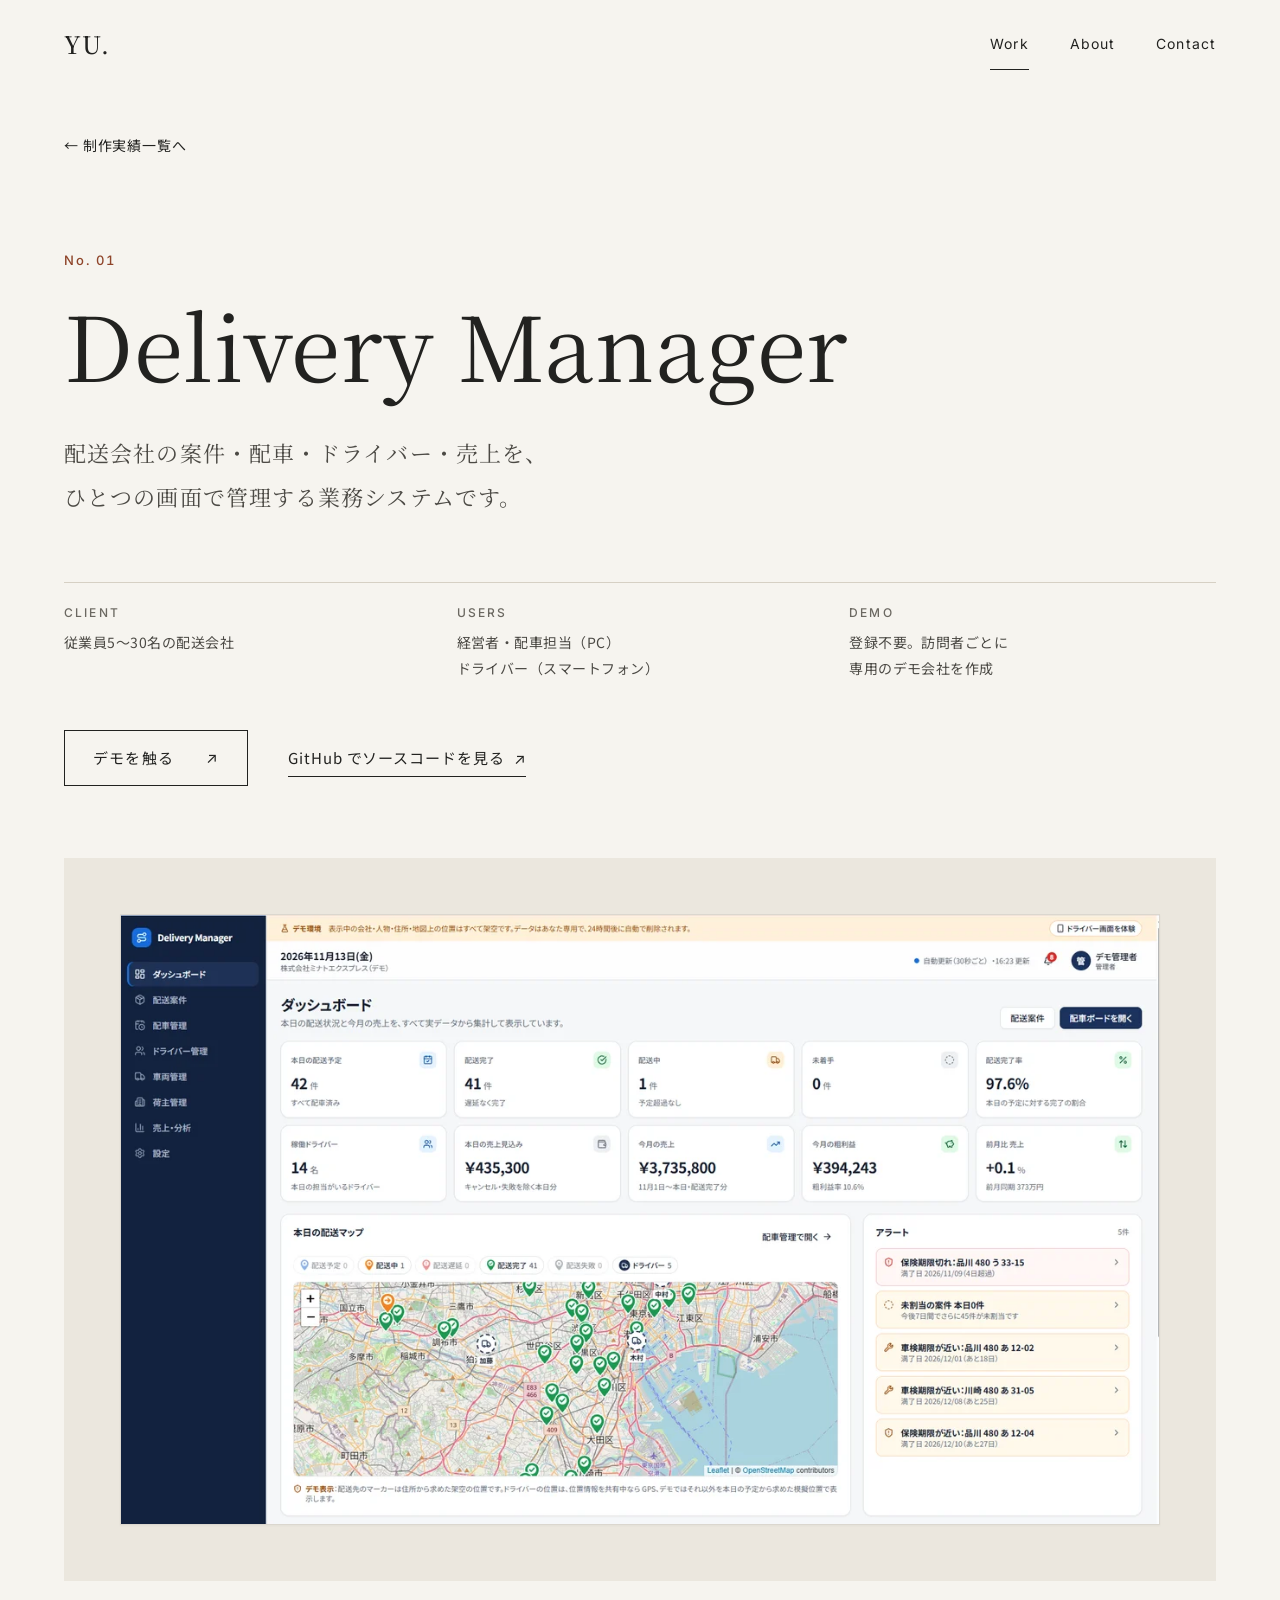
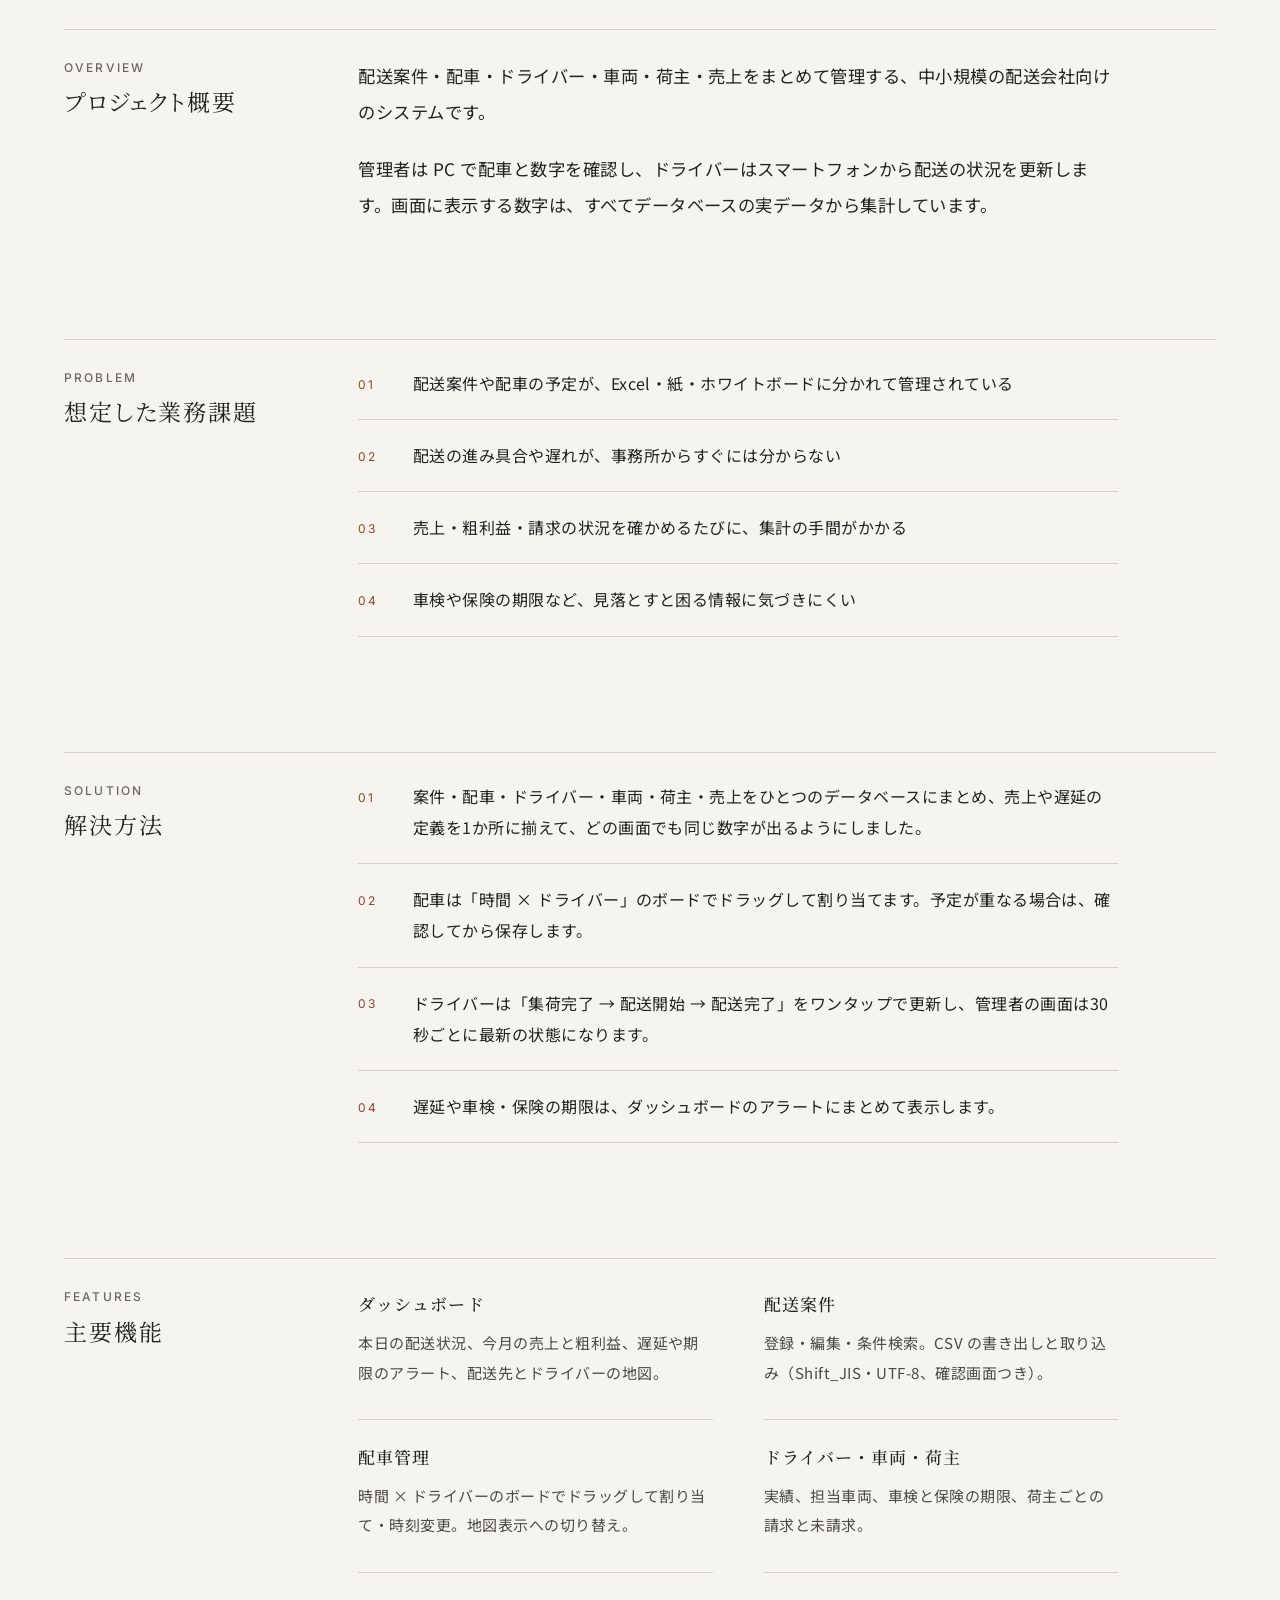
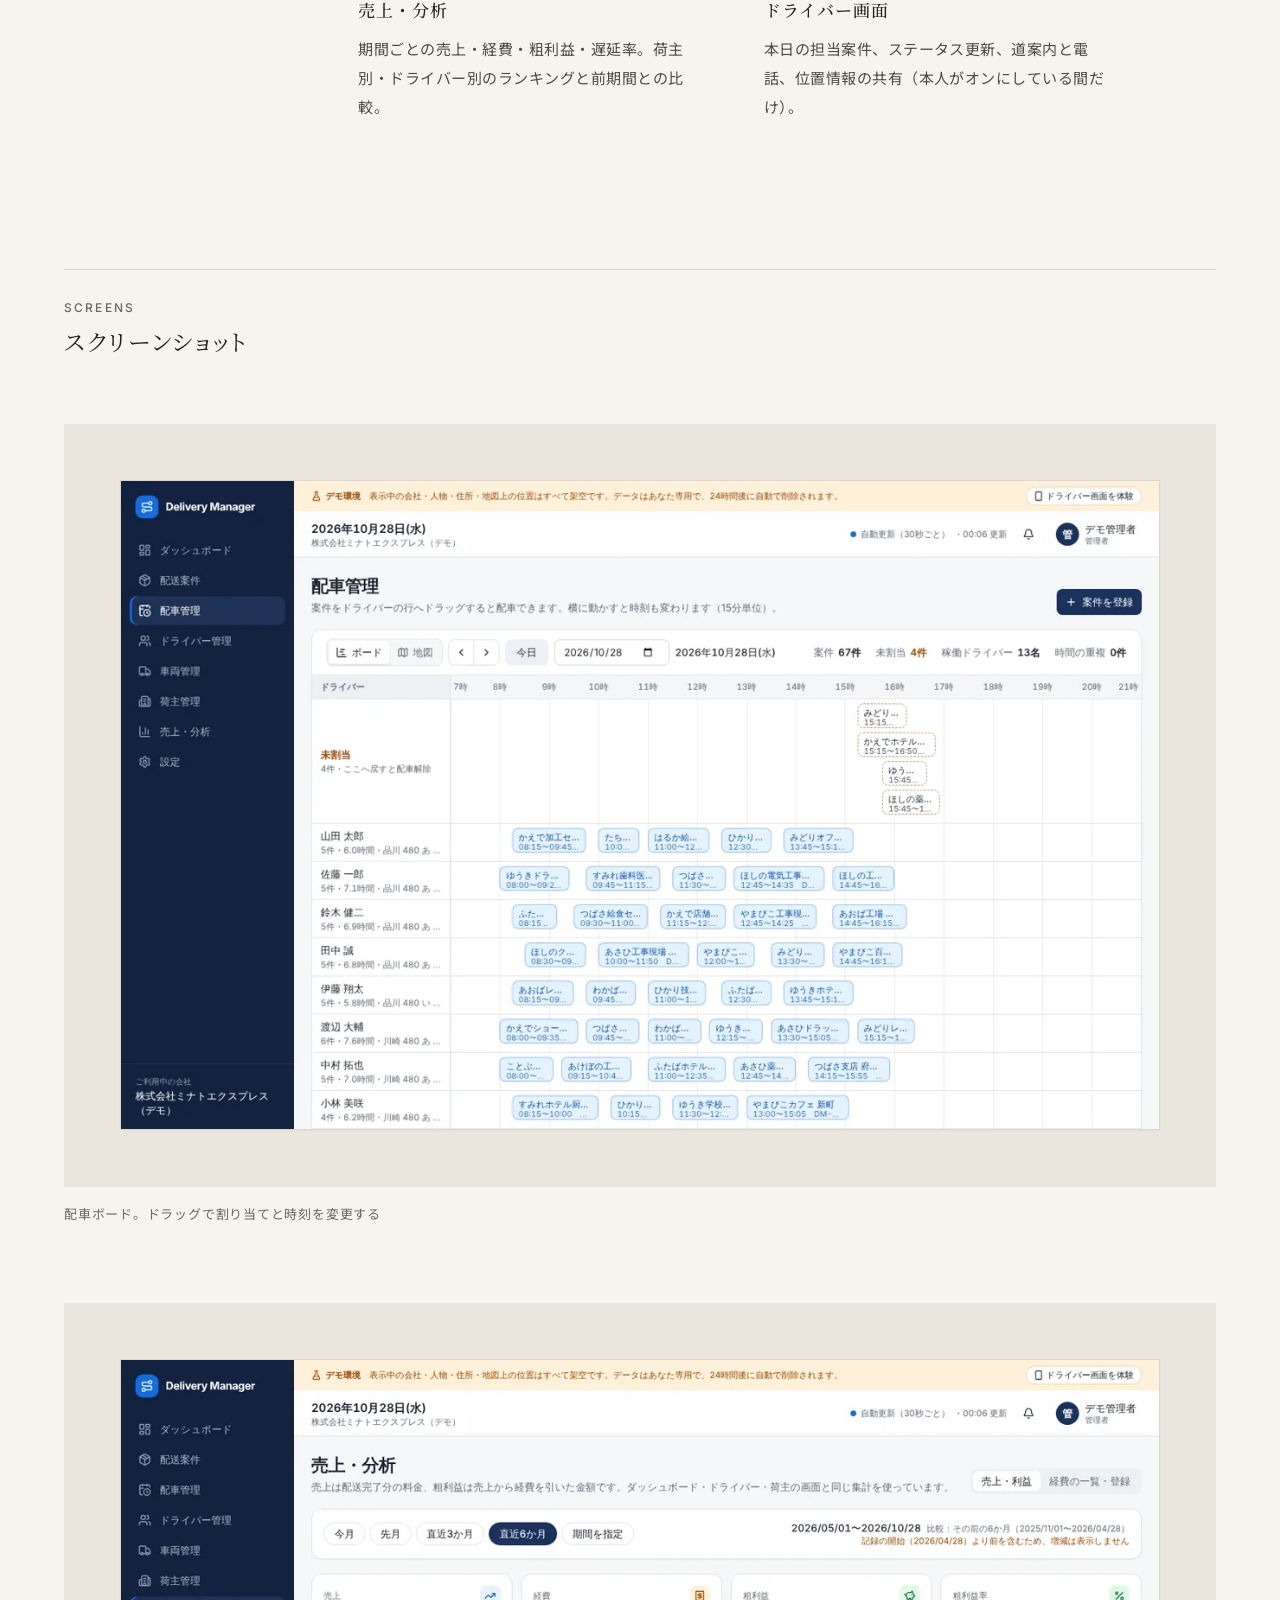
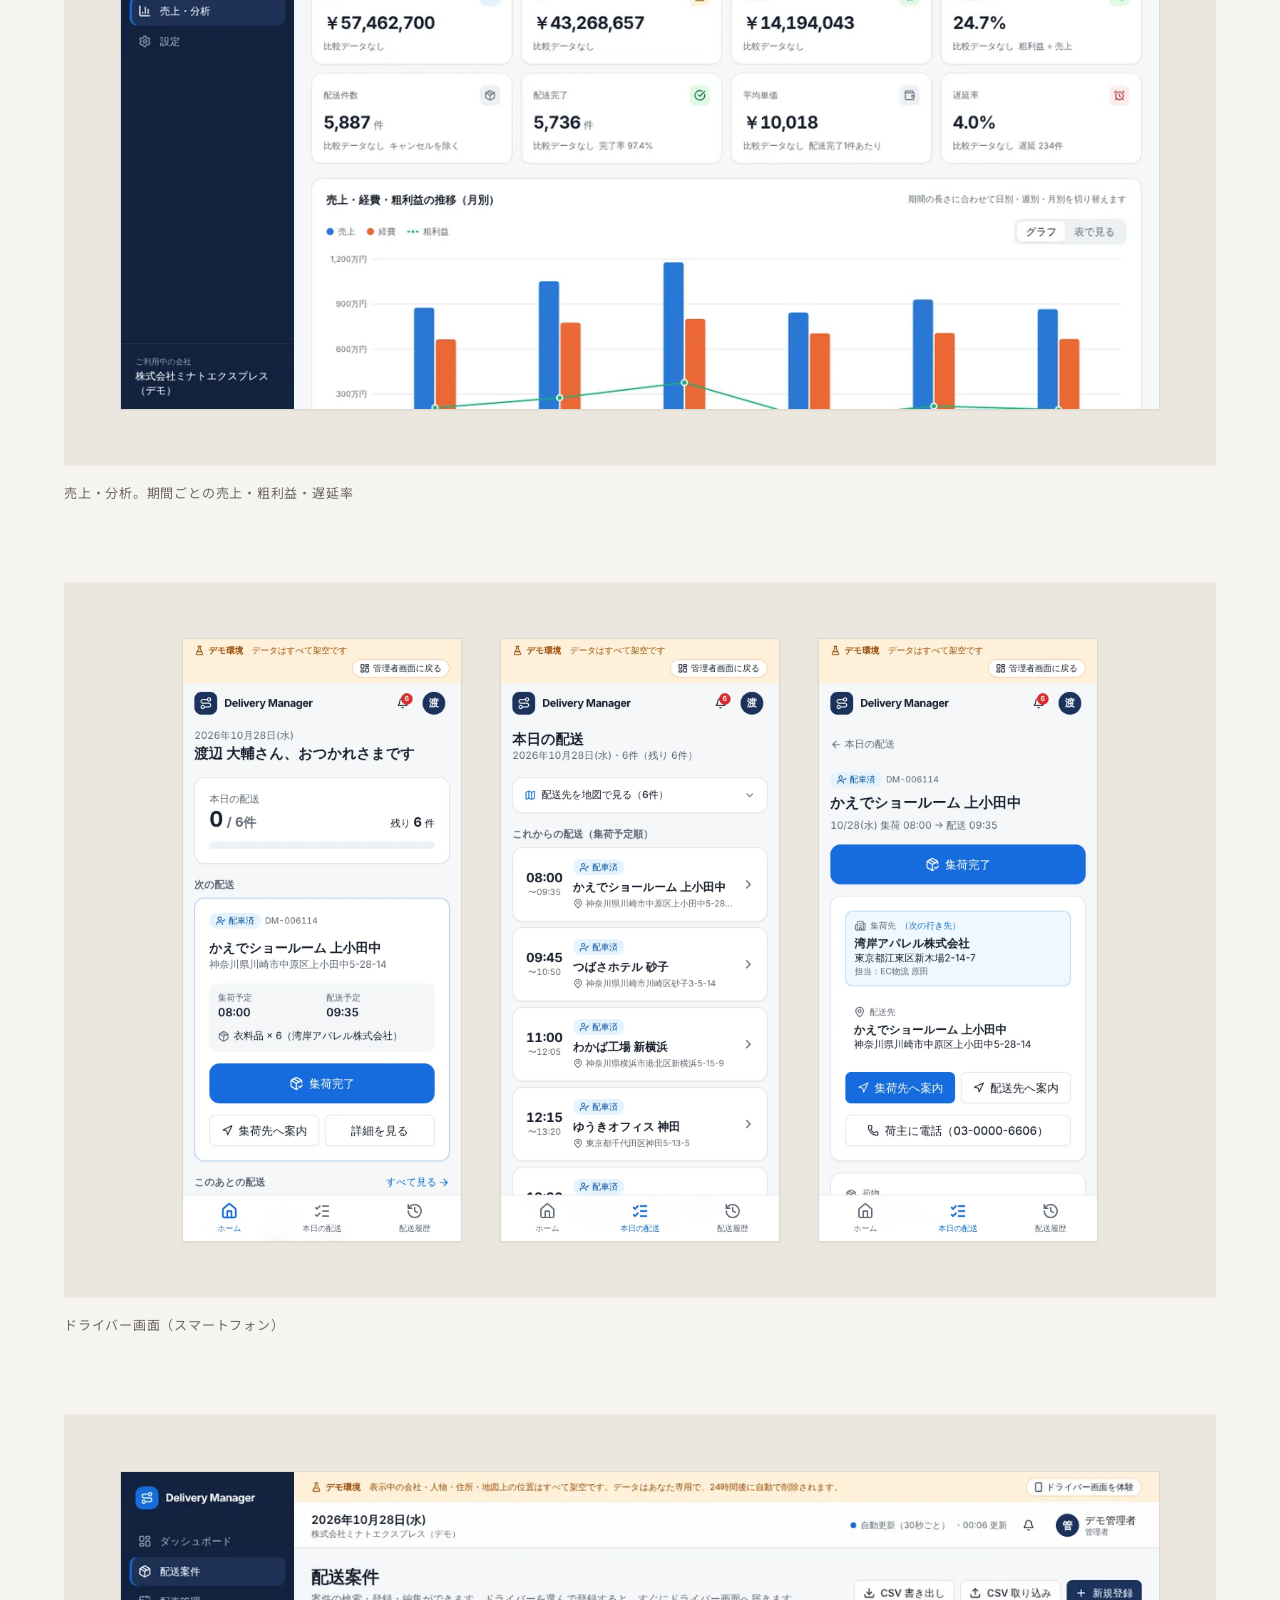
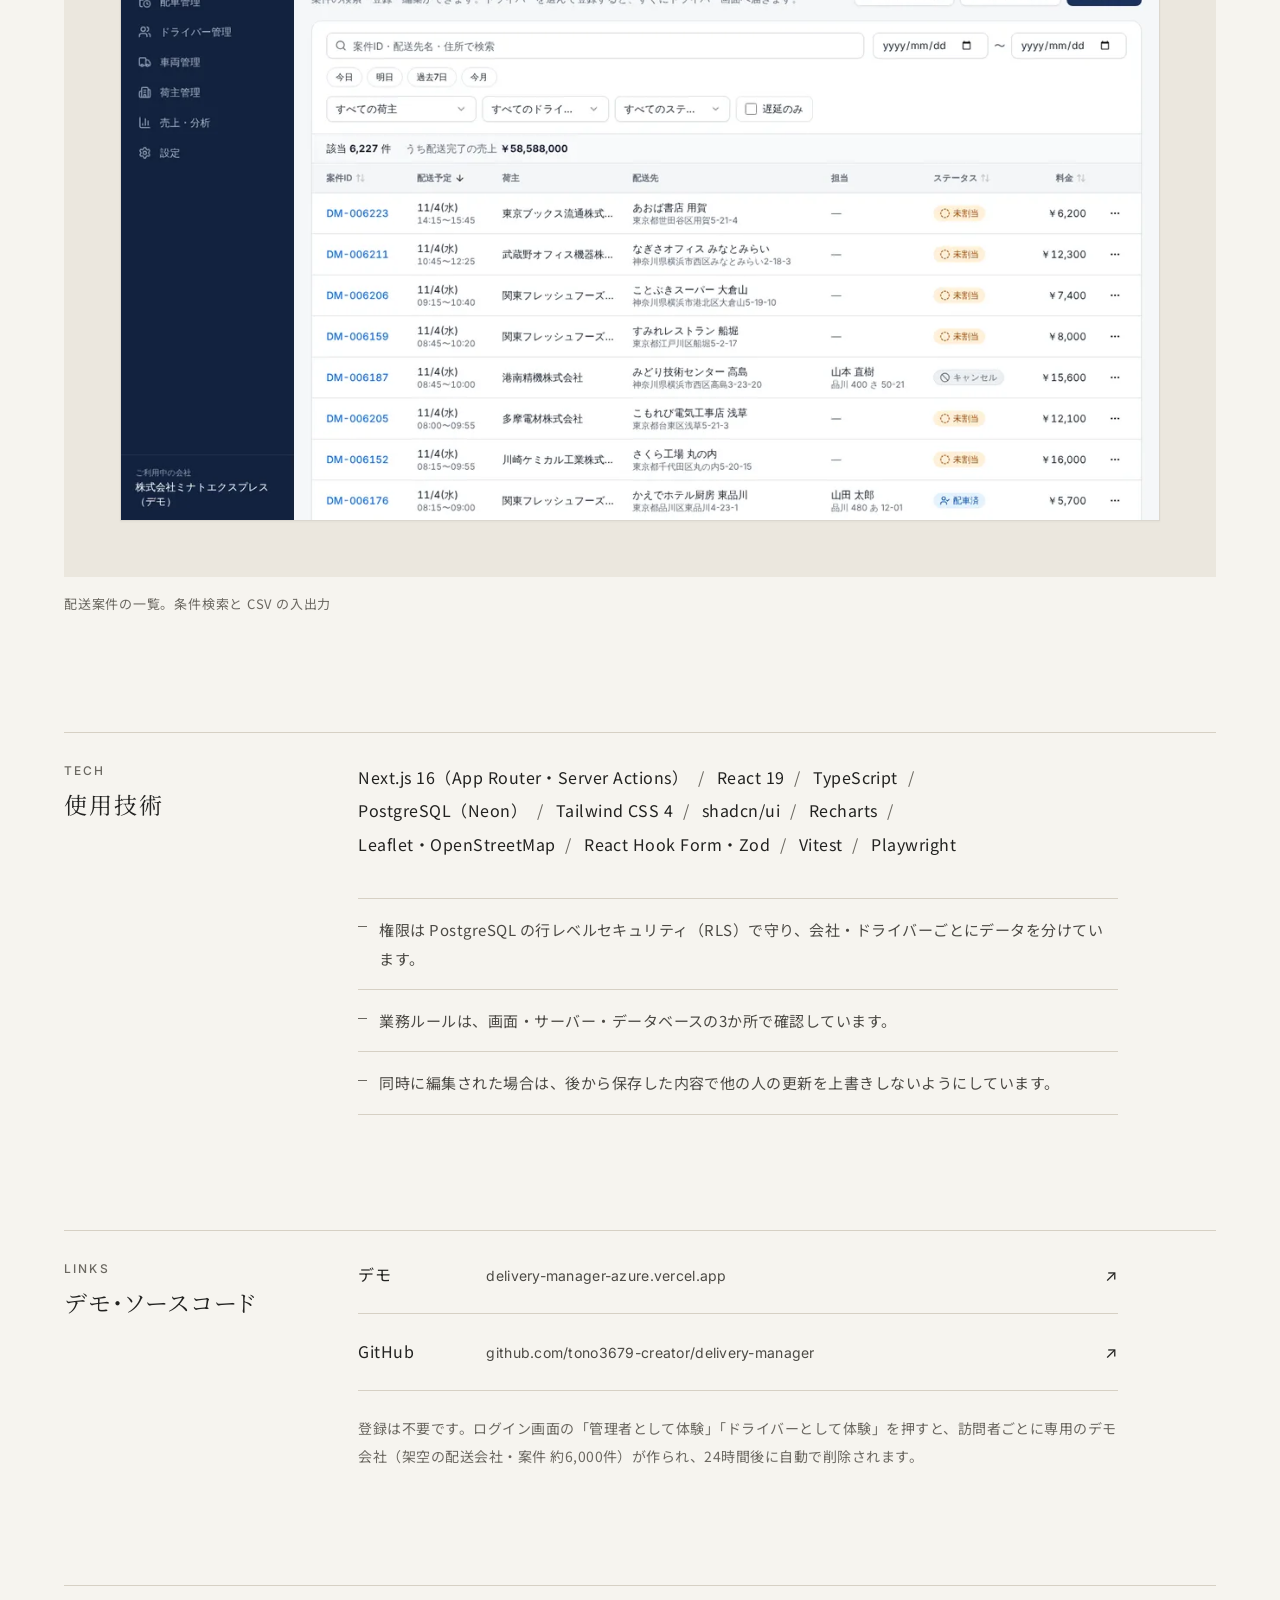
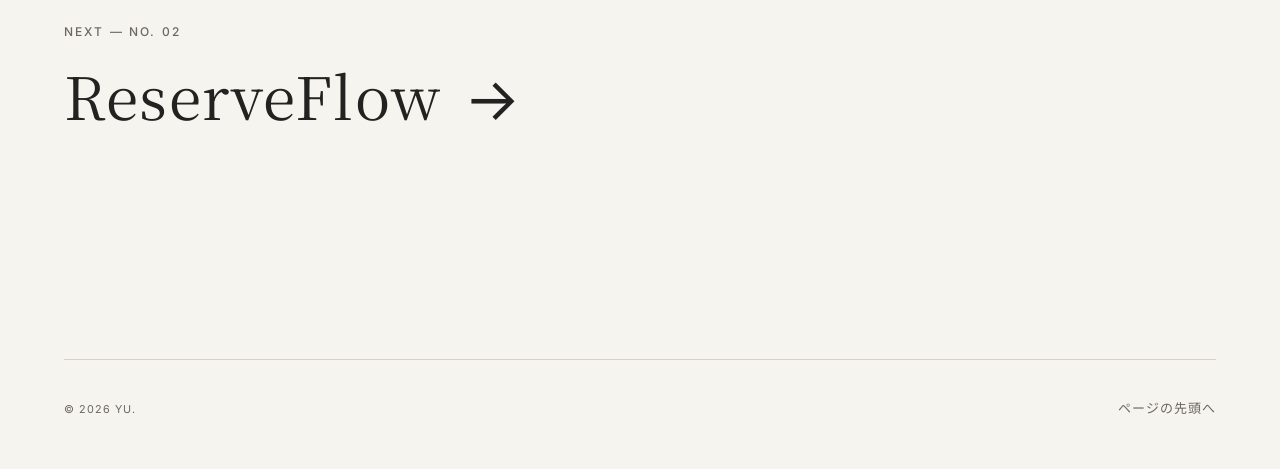
==== works/delivery-manager/index.html @ f3ac1dee "ポートフォリオサイトを全面リデザインし、作品ごとの詳細ページを追加 - ウォームホワイト・チャコール・アクセント1色のエディトリアルなデザインに変更 - トップページを「ファーストビュー / 制作実績" ====
<!doctype html>
<html lang="ja">
<head>
<meta charset="utf-8">
<meta name="viewport" content="width=device-width, initial-scale=1">
<title>Delivery Manager | YU.</title>
<meta name="description" content="従業員5〜30名の配送会社向けの業務管理システム。配送案件・配車・ドライバー・車両・荷主・売上を一元管理します。">
<link rel="canonical" href="https://tono3679-creator.github.io/works/delivery-manager/">
<meta name="theme-color" content="#f6f4ef">
<meta property="og:type" content="article">
<meta property="og:site_name" content="YU. Portfolio">
<meta property="og:title" content="Delivery Manager | YU.">
<meta property="og:description" content="従業員5〜30名の配送会社向けの業務管理システム。配送案件・配車・ドライバー・車両・荷主・売上を一元管理します。">
<meta property="og:url" content="https://tono3679-creator.github.io/works/delivery-manager/">
<meta property="og:image" content="https://tono3679-creator.github.io/images/og.jpg">
<meta property="og:locale" content="ja_JP">
<meta name="twitter:card" content="summary_large_image">
<link rel="icon" href="../../favicon.svg" type="image/svg+xml">
<link rel="preconnect" href="https://fonts.googleapis.com">
<link rel="preconnect" href="https://fonts.gstatic.com" crossorigin>
<link rel="stylesheet" href="https://fonts.googleapis.com/css2?family=Inter:wght@400;500&family=Noto+Sans+JP:wght@400;500&family=Noto+Serif+JP:wght@400;500&display=swap">
<link rel="stylesheet" href="../../assets/css/style.css">
</head>
<body id="top">
<a class="skip-link" href="#main">本文へ移動</a>
<header class="site-header">
  <div class="container">
    <a class="logo" href="../../" aria-label="YU. トップページ">YU.</a>
    <nav class="nav" aria-label="メイン">
      <ul>
        <li><a class="u" href="../../#work" aria-current="page">Work</a></li>
        <li><a class="u" href="../../#about">About</a></li>
        <li><a class="u" href="../../#contact">Contact</a></li>
      </ul>
    </nav>
  </div>
</header>

<main id="main">
  <article aria-labelledby="project-title">
    <div class="container">
      <p class="back"><a class="u" href="../../#work">← 制作実績一覧へ</a></p>
      <header class="project-head grid">
        <span class="no">No. 01</span>
        <h1 class="project-title" id="project-title">Delivery Manager</h1>
        <p class="project-lead">配送会社の案件・配車・ドライバー・売上を、<span class="nb">ひとつの画面で</span>管理する業務システムです。</p>
        <dl class="facts">
          <div><dt class="label">Client</dt><dd>従業員5〜30名の配送会社</dd></div>
          <div><dt class="label">Users</dt><dd>経営者・配車担当（PC）<br>ドライバー（スマートフォン）</dd></div>
          <div><dt class="label">Demo</dt><dd>登録不要。訪問者ごとに<br>専用のデモ会社を作成</dd></div>
        </dl>
        <p class="project-actions">
          <a class="button" href="https://delivery-manager-azure.vercel.app" target="_blank" rel="noopener">デモを触る <span class="arrow arrow--out" aria-hidden="true">↗</span><span class="visually-hidden">（新しいタブで開きます）</span></a>
          <a class="text-link" href="https://github.com/tono3679-creator/delivery-manager" target="_blank" rel="noopener">GitHub でソースコードを見る <span class="arrow arrow--out" aria-hidden="true">↗</span><span class="visually-hidden">（新しいタブで開きます）</span></a>
        </p>
      </header>
      <figure class="project-hero">
        <div class="frame"><img src="../../images/delivery-dashboard-2026-11.webp" width="1200" height="704" alt="Delivery Manager のダッシュボード。本日の配送状況、今月の売上、配送マップ、アラートが並ぶ" decoding="async" fetchpriority="high"></div>
      </figure>

      <section class="block grid" aria-labelledby="s-overview">
        <div class="block-title"><span class="label">Overview</span><h2 id="s-overview">プロジェクト概要</h2></div>
        <div class="block-body">
          <p class="large">配送案件・配車・ドライバー・車両・荷主・売上をまとめて管理する、中小規模の配送会社向けのシステムです。</p>
          <p class="large">管理者は PC で配車と数字を確認し、ドライバーはスマートフォンから配送の状況を更新します。画面に表示する数字は、すべてデータベースの実データから集計しています。</p>
        </div>
      </section>

      <section class="block grid" aria-labelledby="s-problem">
        <div class="block-title"><span class="label">Problem</span><h2 id="s-problem">想定した業務課題</h2></div>
        <div class="block-body">
          <ol class="numbered">
            <li>配送案件や配車の予定が、Excel・紙・ホワイトボードに分かれて管理されている</li>
            <li>配送の進み具合や遅れが、事務所からすぐには分からない</li>
            <li>売上・粗利益・請求の状況を確かめるたびに、集計の手間がかかる</li>
            <li>車検や保険の期限など、見落とすと困る情報に気づきにくい</li>
          </ol>
        </div>
      </section>

      <section class="block grid" aria-labelledby="s-solution">
        <div class="block-title"><span class="label">Solution</span><h2 id="s-solution">解決方法</h2></div>
        <div class="block-body">
          <ol class="numbered">
            <li>案件・配車・ドライバー・車両・荷主・売上をひとつのデータベースにまとめ、売上や遅延の定義を1か所に揃えて、どの画面でも同じ数字が出るようにしました。</li>
            <li>配車は「時間 × ドライバー」のボードでドラッグして割り当てます。予定が重なる場合は、確認してから保存します。</li>
            <li>ドライバーは「集荷完了 → 配送開始 → 配送完了」をワンタップで更新し、管理者の画面は30秒ごとに最新の状態になります。</li>
            <li>遅延や車検・保険の期限は、ダッシュボードのアラートにまとめて表示します。</li>
          </ol>
        </div>
      </section>

      <section class="block grid" aria-labelledby="s-features">
        <div class="block-title"><span class="label">Features</span><h2 id="s-features">主要機能</h2></div>
        <div class="block-body">
          <dl class="features">
            <div><dt>ダッシュボード</dt><dd>本日の配送状況、今月の売上と粗利益、遅延や期限のアラート、配送先とドライバーの地図。</dd></div>
            <div><dt>配送案件</dt><dd>登録・編集・条件検索。CSV の書き出しと取り込み（Shift_JIS・UTF-8、確認画面つき）。</dd></div>
            <div><dt>配車管理</dt><dd>時間 × ドライバーのボードでドラッグして割り当て・時刻変更。地図表示への切り替え。</dd></div>
            <div><dt>ドライバー・車両・荷主</dt><dd>実績、担当車両、車検と保険の期限、荷主ごとの請求と未請求。</dd></div>
            <div><dt>売上・分析</dt><dd>期間ごとの売上・経費・粗利益・遅延率。荷主別・ドライバー別のランキングと前期間との比較。</dd></div>
            <div><dt>ドライバー画面</dt><dd>本日の担当案件、ステータス更新、道案内と電話、位置情報の共有（本人がオンにしている間だけ）。</dd></div>
          </dl>
        </div>
      </section>

      <section class="block" aria-labelledby="s-shots">
        <div class="grid"><div class="block-title"><span class="label">Screens</span><h2 id="s-shots">スクリーンショット</h2></div></div>
        <div class="shots">
        <figure class="shot">
          <div class="frame"><img src="../../images/delivery-dispatch.webp" width="1200" height="750" alt="配車ボード。ドラッグで割り当てと時刻を変更する" decoding="async" loading="lazy"></div>
          <figcaption>配車ボード。ドラッグで割り当てと時刻を変更する</figcaption>
        </figure>
        <figure class="shot">
          <div class="frame"><img src="../../images/delivery-analytics.webp" width="1200" height="750" alt="売上・分析。期間ごとの売上・粗利益・遅延率" decoding="async" loading="lazy"></div>
          <figcaption>売上・分析。期間ごとの売上・粗利益・遅延率</figcaption>
        </figure>
        <figure class="shot">
          <div class="frame phones">
            <div><img src="../../images/delivery-driver.webp" width="780" height="1688" alt="ドライバーのホーム" decoding="async" loading="lazy"></div>
            <div><img src="../../images/delivery-driver-orders.webp" width="780" height="1688" alt="本日の配送" decoding="async" loading="lazy"></div>
            <div><img src="../../images/delivery-driver-order.webp" width="780" height="1688" alt="配送の詳細とステータス更新" decoding="async" loading="lazy"></div>
          </div>
          <figcaption>ドライバー画面（スマートフォン）</figcaption>
        </figure>
        <figure class="shot">
          <div class="frame"><img src="../../images/delivery-orders.webp" width="1200" height="750" alt="配送案件の一覧。条件検索と CSV の入出力" decoding="async" loading="lazy"></div>
          <figcaption>配送案件の一覧。条件検索と CSV の入出力</figcaption>
        </figure>
        </div>
      </section>

      <section class="block grid" aria-labelledby="s-stack">
        <div class="block-title"><span class="label">Tech</span><h2 id="s-stack">使用技術</h2></div>
        <div class="block-body">
          <ul class="stack" aria-label="使用技術">
            <li>Next.js 16（App Router・Server Actions）</li>
            <li>React 19</li>
            <li>TypeScript</li>
            <li>PostgreSQL（Neon）</li>
            <li>Tailwind CSS 4</li>
            <li>shadcn/ui</li>
            <li>Recharts</li>
            <li>Leaflet・OpenStreetMap</li>
            <li>React Hook Form・Zod</li>
            <li>Vitest</li>
            <li>Playwright</li>
          </ul>
          <ul class="points" aria-label="設計のポイント">
            <li>権限は PostgreSQL の行レベルセキュリティ（RLS）で守り、会社・ドライバーごとにデータを分けています。</li>
            <li>業務ルールは、画面・サーバー・データベースの3か所で確認しています。</li>
            <li>同時に編集された場合は、後から保存した内容で他の人の更新を上書きしないようにしています。</li>
          </ul>
        </div>
      </section>

      <section class="block grid" aria-labelledby="s-links">
        <div class="block-title"><span class="label">Links</span><h2 id="s-links">デモ・ソースコード</h2></div>
        <div class="block-body">
          <ul class="links-list">
            <li><a href="https://delivery-manager-azure.vercel.app" target="_blank" rel="noopener"><span>デモ</span><span class="url">delivery-manager-azure.vercel.app</span><span class="arrow" aria-hidden="true">↗</span><span class="visually-hidden">（新しいタブで開きます）</span></a></li>
            <li><a href="https://github.com/tono3679-creator/delivery-manager" target="_blank" rel="noopener"><span>GitHub</span><span class="url">github.com/tono3679-creator/delivery-manager</span><span class="arrow" aria-hidden="true">↗</span><span class="visually-hidden">（新しいタブで開きます）</span></a></li>
          </ul>
          <p class="demo-note">登録は不要です。ログイン画面の「管理者として体験」「ドライバーとして体験」を押すと、訪問者ごとに専用のデモ会社（架空の配送会社・案件 約6,000件）が作られ、24時間後に自動で削除されます。</p>
        </div>
      </section>

      <nav class="next-project" aria-label="次の制作実績">
        <a href="../../works/reserveflow/">
          <span class="label">Next — No. 02</span>
          <span class="next-title">ReserveFlow <span class="arrow" aria-hidden="true">→</span></span>
        </a>
      </nav>
    </div>
  </article>
</main>

<footer class="site-footer">
  <div class="container">
    <div class="footer-inner">
      <p><small>&copy; 2026 YU.</small></p>
      <a class="u" href="#top">ページの先頭へ</a>
    </div>
  </div>
</footer>
</body>
</html>
---- assets/css/style.css ----
/* ==========================================================
   YU. Portfolio
   Warm white / charcoal / one accent. No framework.
   ========================================================== */

:root {
  --bg: #f6f4ef;
  --panel: #ebe7de;
  --ink: #222220;
  --ink-2: #4c4a45;
  --ink-3: #6b6861;
  --rule: #d6d0c4;
  --accent: #8f452a;

  --serif: "Noto Serif JP", "Hiragino Mincho ProN", "Yu Mincho", serif;
  --sans: "Noto Sans JP", "Hiragino Sans", "Hiragino Kaku Gothic ProN", "Yu Gothic", "Meiryo", sans-serif;
  --latin: "Inter", "Helvetica Neue", Arial, var(--sans);

  --gutter: clamp(20px, 5vw, 72px);
  --maxw: 1280px;
  --col-gap: clamp(16px, 2vw, 32px);
  --ease: cubic-bezier(.2, .6, .2, 1);
}

*,
*::before,
*::after { box-sizing: border-box; }

html {
  -webkit-text-size-adjust: 100%;
  text-size-adjust: 100%;
  scroll-behavior: smooth;
}

body {
  margin: 0;
  background: var(--bg);
  color: var(--ink);
  font-family: var(--sans);
  font-size: 16px;
  line-height: 1.95;
  letter-spacing: .03em;
  -webkit-font-smoothing: antialiased;
  text-rendering: optimizeLegibility;
  overflow-wrap: anywhere;
}

img { display: block; max-width: 100%; height: auto; }
a { color: inherit; }
p, h1, h2, h3, h4, ul, ol, dl, dd, figure { margin: 0; }
ul, ol { padding: 0; list-style: none; }

/* Japanese line breaking: break at phrase boundaries where supported */
h1, h2, h3, .phrase,
.work-desc, .hero-lead, .about-lead, .contact-lead, .project-lead,
.facts dd, .features dt, .principles li, .shot figcaption {
  word-break: auto-phrase;
  text-wrap: balance;
}
h1, h2, h3, .contact-lead { font-feature-settings: "palt"; }
/* keep a short phrase on one line */
.nb { display: inline-block; }
p { text-wrap: pretty; }

.container {
  width: 100%;
  max-width: var(--maxw);
  margin: 0 auto;
  padding: 0 var(--gutter);
}

.grid {
  display: grid;
  grid-template-columns: repeat(12, minmax(0, 1fr));
  column-gap: var(--col-gap);
}

.visually-hidden {
  position: absolute !important;
  width: 1px; height: 1px;
  overflow: hidden; clip: rect(0 0 0 0);
  white-space: nowrap;
}

.skip-link {
  position: absolute;
  left: 16px; top: -100px;
  z-index: 100;
  padding: 10px 16px;
  background: var(--ink);
  color: var(--bg);
  text-decoration: none;
  font-size: 14px;
}
.skip-link:focus { top: 16px; }

:focus-visible {
  outline: 2px solid var(--accent);
  outline-offset: 4px;
}

/* ---------- Links ---------- */

/* underline that grows on hover */
.u {
  text-decoration: none;
  background: linear-gradient(currentColor, currentColor) no-repeat 0 100% / 0 1px;
  transition: background-size .35s var(--ease), color .2s;
}
.u:hover,
.u[aria-current="page"] { background-size: 100% 1px; }

/* always-underlined link; underline redraws on hover */
.text-link {
  display: inline-flex;
  align-items: baseline;
  gap: .6em;
  padding: 4px 0;
  text-decoration: none;
  font-size: 15px;
  letter-spacing: .06em;
  background: linear-gradient(currentColor, currentColor) no-repeat 100% 100% / 100% 1px;
  transition: color .2s;
}
.text-link:hover {
  color: var(--accent);
  animation: underline-redraw .5s var(--ease);
}
@keyframes underline-redraw {
  0%   { background-size: 100% 1px; background-position: 100% 100%; }
  50%  { background-size: 0 1px;    background-position: 100% 100%; }
  51%  { background-size: 0 1px;    background-position: 0 100%; }
  100% { background-size: 100% 1px; background-position: 0 100%; }
}
.arrow {
  display: inline-block;
  font-family: var(--latin);
  transition: transform .3s var(--ease);
}
.text-link:hover .arrow,
.button:hover .arrow { transform: translateX(4px); }
.text-link:hover .arrow--down,
.button:hover .arrow--down { transform: translateY(3px); }
.text-link:hover .arrow--out,
.button:hover .arrow--out { transform: translate(2px, -2px); }

.button {
  display: inline-flex;
  align-items: center;
  justify-content: space-between;
  gap: 32px;
  min-height: 56px;
  padding: 0 28px;
  border: 1px solid var(--ink);
  color: var(--ink);
  font-size: 15px;
  letter-spacing: .08em;
  text-decoration: none;
  transition: background-color .25s, color .25s;
}
.button:hover {
  background: var(--ink);
  color: var(--bg);
}

/* ---------- Small labels ---------- */

.label {
  font-family: var(--latin);
  font-size: 12px;
  font-weight: 500;
  letter-spacing: .18em;
  line-height: 1.6;
  text-transform: uppercase;
  color: var(--ink-3);
}

.no {
  font-family: var(--latin);
  font-size: 13px;
  font-weight: 500;
  letter-spacing: .16em;
  color: var(--accent);
  font-variant-numeric: tabular-nums;
}

/* ---------- Header ---------- */

.site-header .container {
  display: flex;
  align-items: center;
  justify-content: space-between;
  min-height: 88px;
}

.logo {
  font-family: var(--serif);
  font-size: 24px;
  font-weight: 500;
  letter-spacing: .06em;
  line-height: 1;
  text-decoration: none;
  padding: 12px 0;
}

.nav ul {
  display: flex;
  gap: clamp(20px, 3.2vw, 44px);
}
.nav a {
  display: inline-block;
  padding: 12px 0;
  font-family: var(--latin);
  font-size: 14px;
  letter-spacing: .08em;
}

/* ---------- Hero ---------- */

.hero {
  padding: clamp(64px, 13vh, 160px) 0 clamp(48px, 8vh, 96px);
}
.hero .label { margin-bottom: clamp(32px, 5vh, 56px); }

.hero-title {
  font-family: var(--serif);
  font-weight: 400;
  font-size: clamp(38px, 7.6vw, 108px);
  line-height: 1.34;
  letter-spacing: .05em;
}
.hero-title span { display: block; }
.hero-title span + span { padding-left: .9em; }

.hero-body {
  margin-top: clamp(48px, 8vh, 96px);
}
.hero-lead {
  grid-column: 6 / 13;
  color: var(--ink-2);
  font-size: clamp(15px, 1.2vw, 17px);
  line-height: 2.15;
}
.hero-lead span { display: inline-block; }
.hero-actions {
  grid-column: 6 / 13;
  margin-top: 48px;
}

/* ---------- Sections ---------- */

.section { padding-top: clamp(96px, 13vw, 176px); }

.section-head {
  border-top: 1px solid var(--rule);
  padding-top: 24px;
  margin-bottom: clamp(56px, 8vw, 120px);
  align-items: baseline;
}
.section-head .label { grid-column: 1 / 4; }
.section-head h2 {
  grid-column: 4 / 13;
  font-family: var(--serif);
  font-weight: 400;
  font-size: clamp(26px, 2.8vw, 36px);
  line-height: 1.5;
  letter-spacing: .08em;
}

/* ---------- Works (top page) ---------- */

.works { display: grid; gap: clamp(112px, 15vw, 224px); }

.work { row-gap: 0; }

.work-head .no { display: block; margin-bottom: 14px; }
.work-title {
  font-family: var(--serif);
  font-weight: 400;
  font-size: clamp(30px, 3.6vw, 48px);
  line-height: 1.25;
  letter-spacing: .02em;
}
.work-title a { text-decoration: none; }
.work-desc {
  color: var(--ink-2);
  max-width: 27em;
}
.work-more { margin-top: 28px; }

.frame {
  display: block;
  background: var(--panel);
  padding: clamp(14px, 4.4vw, 72px);
  overflow: hidden;
}
.frame img {
  width: 100%;
  border: 1px solid rgba(34, 34, 32, .08);
  box-shadow: 0 1px 2px rgba(34, 34, 32, .04);
  transition: transform .9s var(--ease);
}
a.frame:hover img { transform: scale(1.012); }

/* 01: full-width image, text below in two columns */
.work--wide .work-figure { grid-column: 1 / -1; grid-row: 1; }
.work--wide .work-head   { grid-column: 1 / 7;  grid-row: 2; padding-top: 40px; }
.work--wide .work-body   { grid-column: 7 / 13; grid-row: 2; padding-top: 40px; align-self: end; }

/* 02: text column on the left, image on the right */
.work--right { grid-template-rows: auto 1fr; }
.work--right .work-head   { grid-column: 1 / 5;  grid-row: 1; }
.work--right .work-body   { grid-column: 1 / 5;  grid-row: 2; padding-top: 24px; }
.work--right .work-figure { grid-column: 6 / 13; grid-row: 1 / 3; }

/* 03: image on the left (inset), text at the bottom right */
.work--left { grid-template-rows: 1fr auto; }
.work--left .work-figure { grid-column: 2 / 9; grid-row: 1 / 3; }
.work--left .work-head   { grid-column: 9 / 13; grid-row: 1; align-self: end; padding-left: clamp(0px, 2vw, 24px); }
.work--left .work-body   { grid-column: 9 / 13; grid-row: 2; padding-top: 24px; padding-left: clamp(0px, 2vw, 24px); }

/* ---------- About ---------- */

.about-body { grid-column: 4 / 12; }
.about-lead {
  font-family: var(--serif);
  font-size: clamp(19px, 1.9vw, 24px);
  line-height: 2.1;
  letter-spacing: .06em;
}
.about-lead + .about-lead { margin-top: 1.1em; }

.principles {
  margin-top: clamp(56px, 7vw, 88px);
}
.principles h3 {
  font-size: 14px;
  font-weight: 500;
  letter-spacing: .1em;
  color: var(--ink-3);
  margin-bottom: 16px;
}
.principles ol { border-top: 1px solid var(--rule); counter-reset: p; }
.principles li {
  counter-increment: p;
  display: grid;
  grid-template-columns: 3.2em 1fr;
  padding: 18px 0;
  border-bottom: 1px solid var(--rule);
  font-size: clamp(15px, 1.3vw, 17px);
}
.principles li::before {
  content: counter(p, decimal-leading-zero);
  font-family: var(--latin);
  font-size: 12px;
  letter-spacing: .12em;
  color: var(--accent);
  padding-top: .35em;
}

.tools {
  margin-top: 48px;
  display: grid;
  grid-template-columns: auto 1fr;
  column-gap: 24px;
  align-items: baseline;
  font-size: 13px;
  color: var(--ink-3);
}
.tools dd { line-height: 1.9; letter-spacing: .04em; }

/* ---------- Contact ---------- */

.contact-body { grid-column: 4 / 13; }
.contact-lead {
  font-family: var(--serif);
  font-size: clamp(24px, 3.2vw, 42px);
  line-height: 1.7;
  letter-spacing: .06em;
}
.contact-note {
  margin-top: 28px;
  color: var(--ink-2);
  max-width: 34em;
}
.contact-actions { margin-top: 48px; }
.contact-actions .sub {
  display: block;
  margin-top: 12px;
  font-family: var(--latin);
  font-size: 13px;
  color: var(--ink-3);
  letter-spacing: .06em;
}

/* ---------- Footer ---------- */

.site-footer { margin-top: clamp(120px, 16vw, 220px); }
.footer-inner {
  display: flex;
  justify-content: space-between;
  align-items: center;
  gap: 16px;
  border-top: 1px solid var(--rule);
  padding-top: 28px;
  padding-bottom: 40px;
  font-family: var(--latin);
  font-size: 13px;
  letter-spacing: .08em;
  color: var(--ink-3);
}
.site-footer a { padding: 8px 0; }

/* ==========================================================
   Project (detail) pages
   ========================================================== */

.back { padding-top: clamp(24px, 4vh, 48px); font-size: 14px; }
.back a { display: inline-block; padding: 8px 0; letter-spacing: .06em; }

.project-head {
  padding: clamp(48px, 9vh, 112px) 0 clamp(56px, 8vh, 96px);
  row-gap: 0;
}
.project-head .no { grid-column: 1 / -1; display: block; margin-bottom: 18px; }
.project-title {
  grid-column: 1 / -1;
  font-family: var(--serif);
  font-weight: 400;
  font-size: clamp(40px, 7vw, 96px);
  line-height: 1.15;
  letter-spacing: .01em;
}
.project-lead {
  grid-column: 1 / 8;
  margin-top: clamp(28px, 4vh, 44px);
  font-family: var(--serif);
  font-size: clamp(18px, 1.8vw, 22px);
  line-height: 2;
  letter-spacing: .05em;
  color: var(--ink-2);
}
.facts {
  grid-column: 1 / -1;
  margin-top: clamp(48px, 7vh, 80px);
  border-top: 1px solid var(--rule);
  display: grid;
  grid-template-columns: repeat(3, minmax(0, 1fr));
  column-gap: var(--col-gap);
}
.facts > div { padding-top: 20px; }
.facts dt { margin-bottom: 8px; }
.facts dd { font-size: 14px; line-height: 1.85; color: var(--ink-2); }

.project-actions {
  grid-column: 1 / -1;
  margin-top: 48px;
  display: flex;
  flex-wrap: wrap;
  align-items: center;
  gap: 20px 40px;
}

.project-hero { margin-bottom: clamp(24px, 4vw, 48px); }

.block {
  border-top: 1px solid var(--rule);
  padding: 28px 0 clamp(72px, 9vw, 128px);
}
.block-title { grid-column: 1 / 4; }
.block-title .label { display: block; margin-bottom: 6px; }
.block-title h2 {
  font-family: var(--serif);
  font-weight: 400;
  font-size: clamp(20px, 1.8vw, 24px);
  line-height: 1.6;
  letter-spacing: .08em;
}
.block-body { grid-column: 4 / 12; }
.block-body > p + p { margin-top: 1.2em; }
.block-body .large {
  font-size: clamp(16px, 1.35vw, 18px);
  line-height: 2.1;
}

.numbered { counter-reset: n; border-top: 1px solid var(--rule); }
.numbered li {
  counter-increment: n;
  display: grid;
  grid-template-columns: 3.4em 1fr;
  padding: 20px 0;
  border-bottom: 1px solid var(--rule);
}
.numbered li::before {
  content: counter(n, decimal-leading-zero);
  font-family: var(--latin);
  font-size: 12px;
  letter-spacing: .12em;
  color: var(--accent);
  padding-top: .4em;
}

.features {
  display: grid;
  grid-template-columns: repeat(2, minmax(0, 1fr));
  column-gap: clamp(24px, 4vw, 56px);
}
.features > div {
  border-top: 1px solid var(--rule);
  padding: 20px 0 32px;
}
.features dt {
  font-family: var(--serif);
  font-size: 17px;
  font-weight: 500;
  letter-spacing: .06em;
  margin-bottom: 8px;
}
.features dd { font-size: 15px; color: var(--ink-2); line-height: 1.95; }

/* screenshots */
.shots { display: grid; gap: clamp(40px, 6vw, 88px); margin-top: clamp(32px, 5vw, 64px); }
.shot figcaption {
  margin-top: 14px;
  font-size: 13px;
  color: var(--ink-3);
  letter-spacing: .06em;
}
.phones {
  display: flex;
  justify-content: center;
  gap: clamp(12px, 3vw, 48px);
}
.phones img { width: 100%; max-width: 280px; min-width: 0; }
.phones > * { flex: 0 1 280px; min-width: 0; }

.stack {
  font-size: clamp(15px, 1.25vw, 17px);
  line-height: 2.1;
}
.stack li { display: inline-block; margin-right: .5em; }
.stack li:not(:last-child)::after {
  content: "/";
  margin-left: .6em;
  color: var(--ink-3);
}
.points {
  margin-top: 36px;
  border-top: 1px solid var(--rule);
}
.points li {
  padding: 16px 0 16px 1.4em;
  border-bottom: 1px solid var(--rule);
  font-size: 15px;
  color: var(--ink-2);
  position: relative;
}
.points li::before {
  content: "";
  position: absolute;
  left: 0; top: 1.85em;
  width: .6em; height: 1px;
  background: var(--ink-3);
}

.links-list { border-top: 1px solid var(--rule); }

/* inside a block the block's own rule is enough */
.block-body > .numbered,
.block-body > .links-list { border-top: 0; }
.block-body > .numbered li:first-child,
.block-body > .links-list li:first-child a { padding-top: 0; }
.block-body > .features > div:nth-child(-n+2) { border-top: 0; padding-top: 0; }
.links-list li { border-bottom: 1px solid var(--rule); }
.links-list a {
  display: grid;
  grid-template-columns: 7em 1fr auto;
  align-items: baseline;
  gap: 16px;
  padding: 22px 0;
  text-decoration: none;
  transition: color .2s;
}
.links-list a:hover { color: var(--accent); }
.links-list .url {
  font-family: var(--latin);
  font-size: 14px;
  letter-spacing: .02em;
  color: var(--ink-2);
  overflow-wrap: anywhere;
}
.links-list a:hover .url { color: inherit; }
.links-list a:hover .arrow { transform: translate(2px, -2px); }
.demo-note {
  margin-top: 24px;
  font-size: 14px;
  color: var(--ink-3);
}

.next-project {
  border-top: 1px solid var(--rule);
  padding-top: 28px;
}
.next-project a {
  display: block;
  text-decoration: none;
  padding: 8px 0 16px;
}
.next-project .label { display: block; margin-bottom: 16px; }
.next-title {
  display: inline-flex;
  align-items: baseline;
  gap: .4em;
  font-family: var(--serif);
  font-size: clamp(30px, 4.6vw, 64px);
  line-height: 1.3;
  letter-spacing: .02em;
  transition: color .2s;
}
.next-project a:hover .next-title { color: var(--accent); }
.next-project a:hover .arrow { transform: translateX(6px); }

/* ==========================================================
   Responsive
   ========================================================== */

@media (max-width: 960px) {
  .hero-lead,
  .hero-actions { grid-column: 1 / -1; }
  .hero-lead { max-width: 34em; }

  .section-head .label,
  .section-head h2 { grid-column: 1 / -1; }
  .section-head h2 { margin-top: 10px; }

  .work--wide .work-figure,
  .work--wide .work-head,
  .work--wide .work-body,
  .work--right .work-figure,
  .work--right .work-head,
  .work--right .work-body,
  .work--left .work-figure,
  .work--left .work-head,
  .work--left .work-body {
    grid-column: 1 / -1;
    grid-row: auto;
    align-self: start;
    padding-top: 0;
  }
  .work--left .work-head,
  .work--left .work-body { padding-left: 0; }
  .work--right,
  .work--left { grid-template-rows: none; }
  .work-head { margin-bottom: 20px; }
  .work-figure { margin-bottom: 24px; }
  .work-desc { max-width: 34em; }
  .work-more { margin-top: 16px; }

  .about-body,
  .contact-body { grid-column: 1 / -1; }

  .project-lead { grid-column: 1 / -1; }
  .block-title,
  .block-body { grid-column: 1 / -1; }
  .block-title { margin-bottom: 28px; }
}

@media (max-width: 640px) {
  body { font-size: 15px; line-height: 1.9; }

  .site-header .container { min-height: 72px; }
  .logo { font-size: 22px; }
  .nav ul { gap: 18px; }
  .nav a { font-size: 13px; }

  .hero-title span + span { padding-left: 0; }
  .hero-lead span { display: inline; }

  .button { width: 100%; }

  .facts { grid-template-columns: 1fr; }
  .facts > div { padding: 16px 0; border-bottom: 1px solid var(--rule); }
  .facts > div:first-child { padding-top: 16px; }

  .features { grid-template-columns: 1fr; }
  .block-body > .features > div:nth-child(2) { border-top: 1px solid var(--rule); padding-top: 20px; }

  /* screenshots run edge to edge on small screens */
  .work-figure .frame,
  .project-hero .frame,
  .shot .frame {
    margin-left: calc(-1 * var(--gutter));
    margin-right: calc(-1 * var(--gutter));
    padding: 16px;
  }
  .shot figcaption { margin-top: 12px; }
  .phones { flex-wrap: wrap; gap: 16px; }
  .phones > * { flex: 0 1 calc(50% - 8px); }

  .links-list a { grid-template-columns: 1fr auto; }
  .links-list .url { grid-column: 1 / -1; grid-row: 2; }

  .footer-inner { flex-direction: column; align-items: flex-start; }
}

@media (prefers-reduced-motion: reduce) {
  html { scroll-behavior: auto; }
  *,
  *::before,
  *::after {
    transition-duration: .01ms !important;
    animation: none !important;
  }
  a.frame:hover img { transform: none; }
}
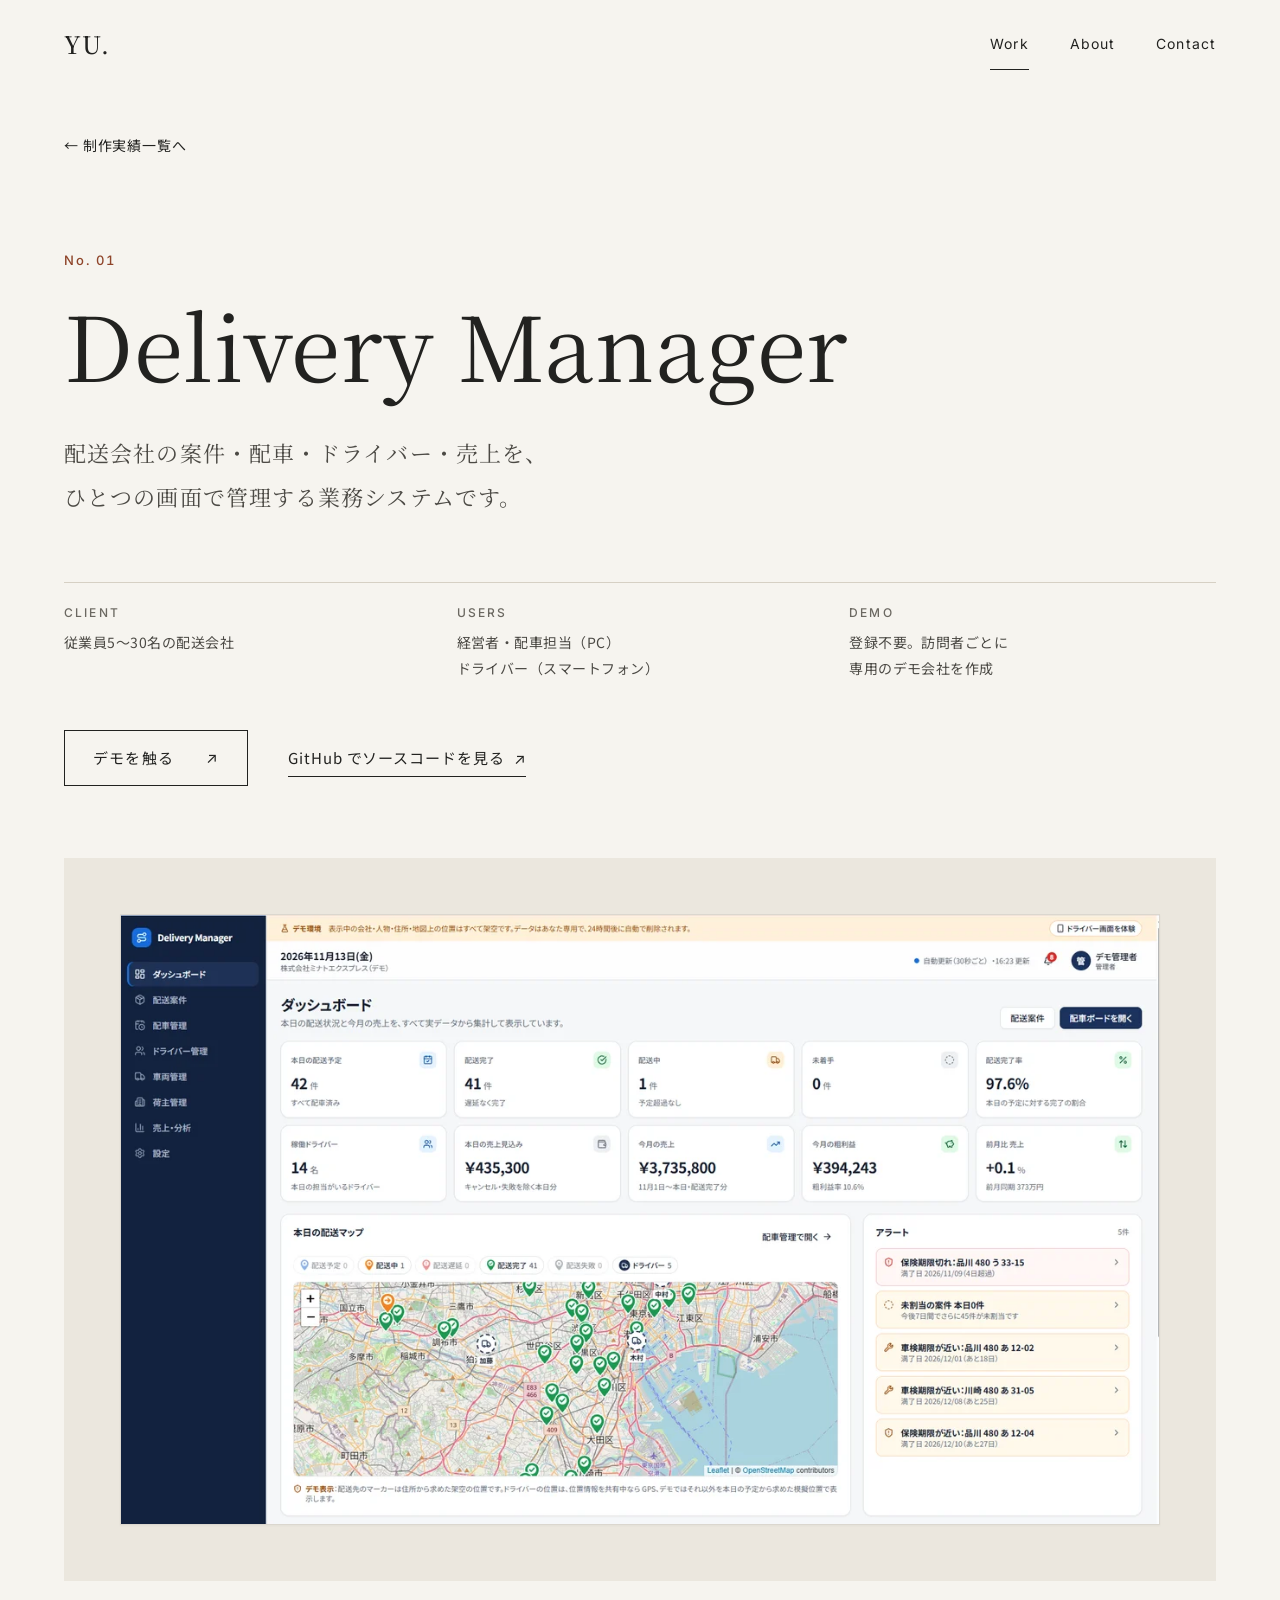
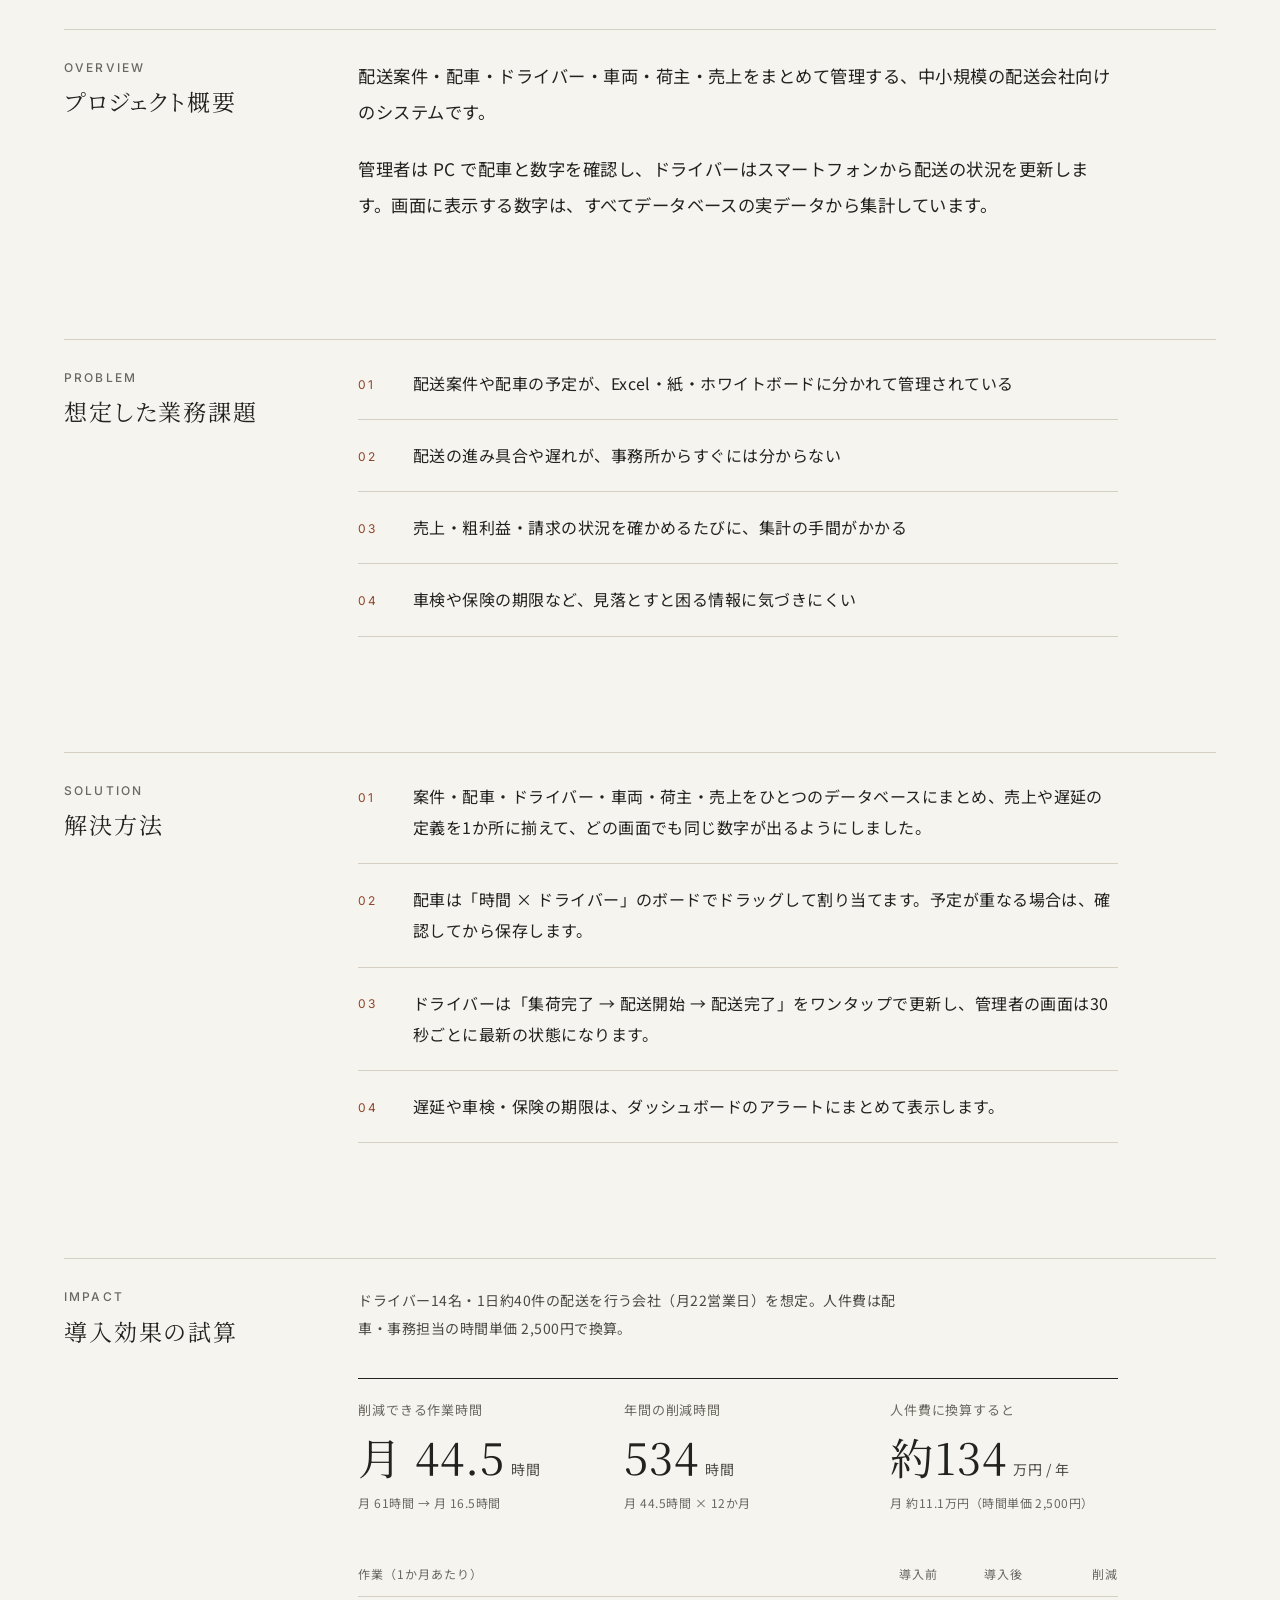
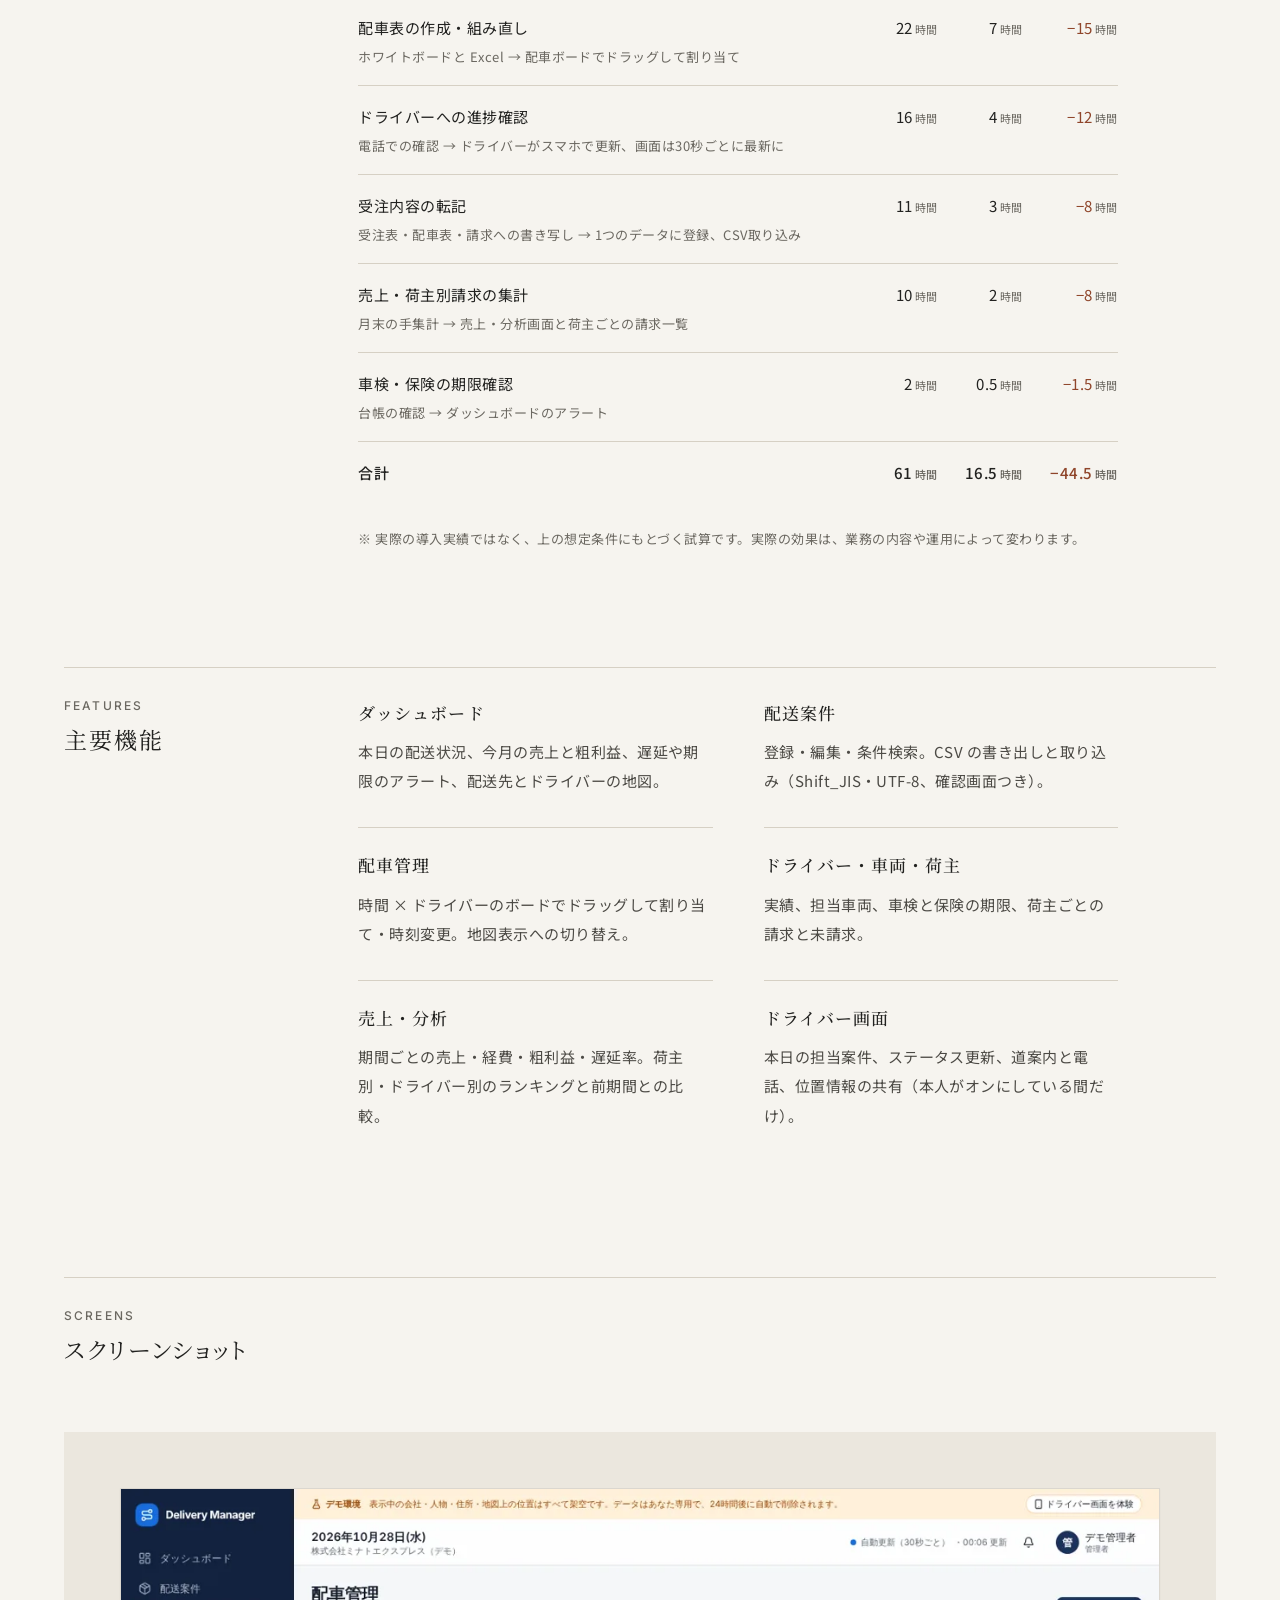
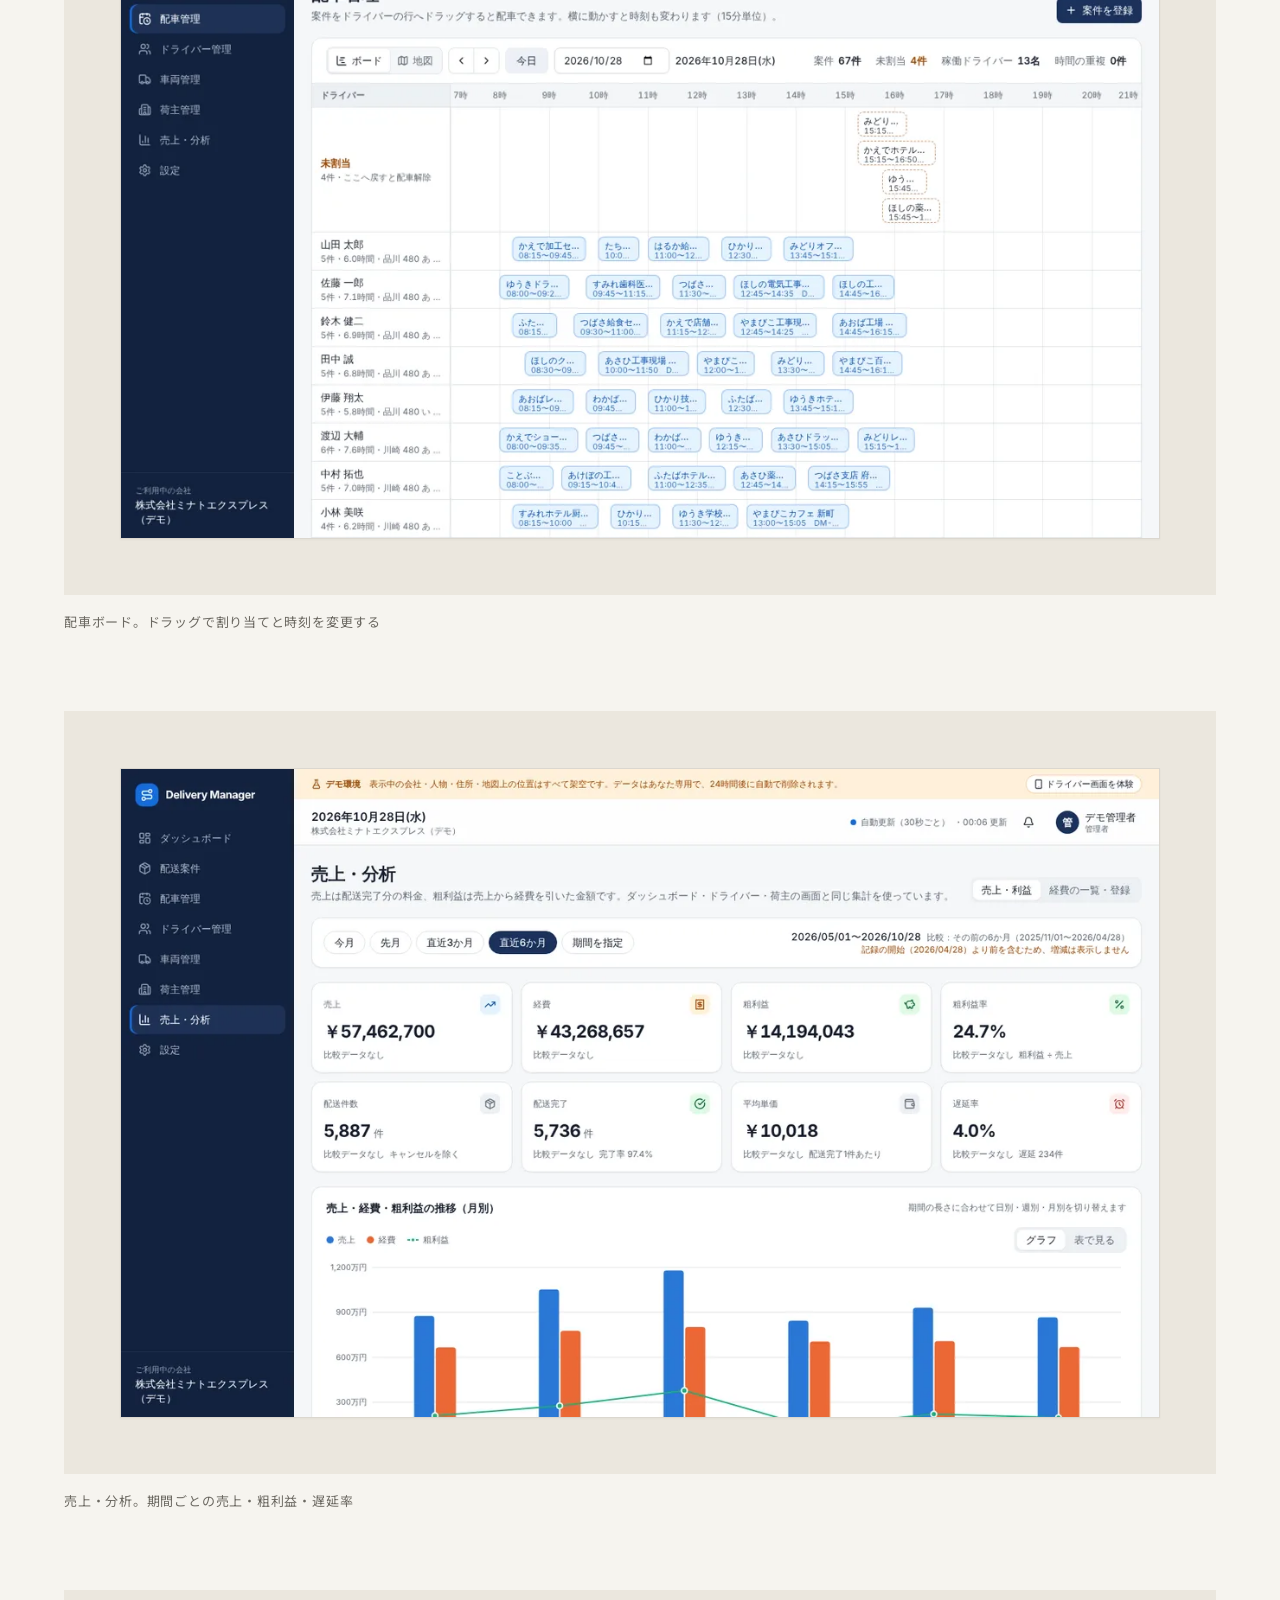
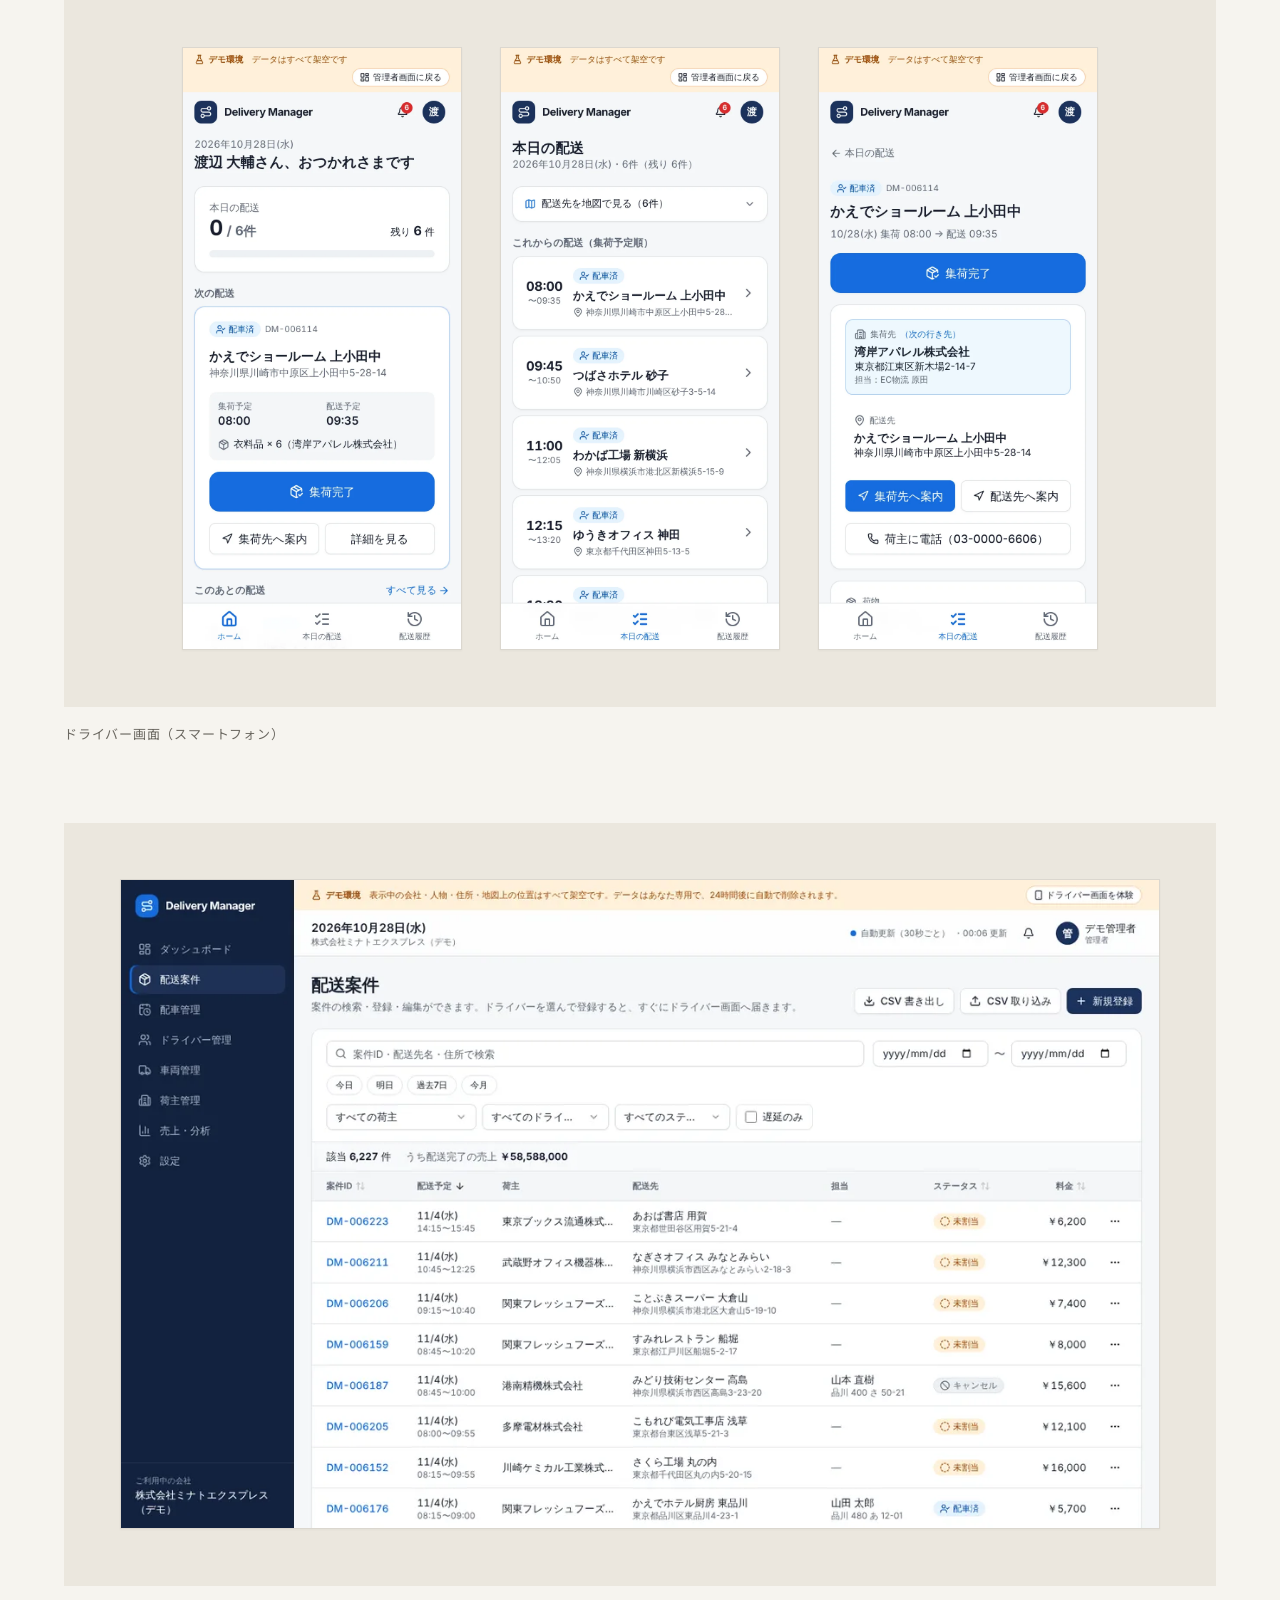
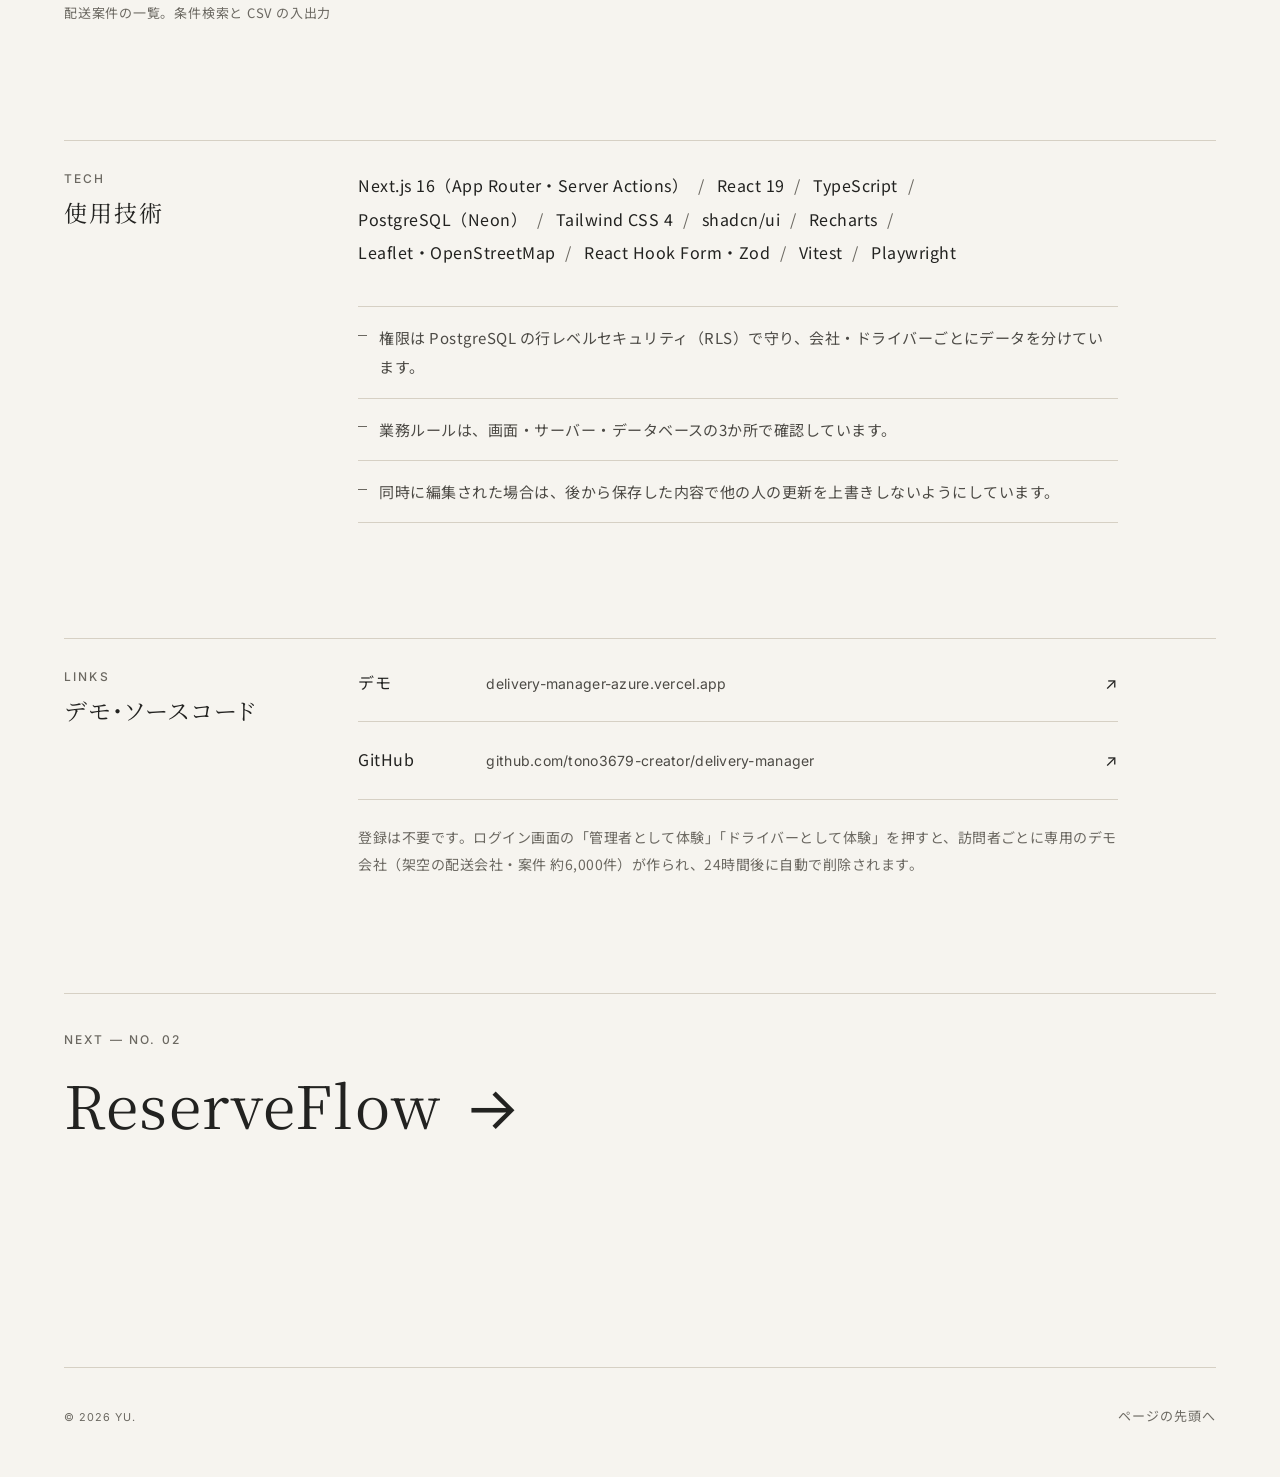
==== commit a7aa0601: "作品詳細ページに導入効果の試算（削減時間と人件費換算）を追加 想定条件・時間単価を明記し、実績ではなく試算であることを注記。 建設DX Manager はアプリ内の導入効果シミュレーションと同じ数値を" ====
--- a/works/delivery-manager/index.html
+++ b/works/delivery-manager/index.html
@@ -90,6 +90,58 @@
         </div>
       </section>
 
+      <section class="block grid" aria-labelledby="s-impact">
+        <div class="block-title"><span class="label">Impact</span><h2 id="s-impact">導入効果の試算</h2></div>
+        <div class="block-body">
+          <p class="premise">ドライバー14名・1日約40件の配送を行う会社（月22営業日）を想定。人件費は配車・事務担当の時間単価 2,500円で換算。</p>
+          <dl class="figures">
+            <div><dt>削減できる作業時間</dt><dd><span class="fig">月 44.5</span>時間<span class="sub">月 61時間 → 月 16.5時間</span></dd></div>
+            <div><dt>年間の削減時間</dt><dd><span class="fig">534</span>時間<span class="sub">月 44.5時間 × 12か月</span></dd></div>
+            <div><dt>人件費に換算すると</dt><dd><span class="fig">約134</span>万円 / 年<span class="sub">月 約11.1万円（時間単価 2,500円）</span></dd></div>
+          </dl>
+          <div class="table-wrap">
+            <table class="impact-table">
+              <caption class="visually-hidden">作業ごとの月あたりの時間（導入前・導入後・削減）</caption>
+              <thead><tr><th scope="col">作業（1か月あたり）</th><th scope="col">導入前</th><th scope="col">導入後</th><th scope="col">削減</th></tr></thead>
+              <tbody>
+              <tr>
+                <th scope="row">配車表の作成・組み直し<span class="how">ホワイトボードと Excel → 配車ボードでドラッグして割り当て</span></th>
+                <td data-label="導入前">22<small>時間</small></td>
+                <td data-label="導入後">7<small>時間</small></td>
+                <td data-label="削減" class="minus">−15<small>時間</small></td>
+              </tr>
+              <tr>
+                <th scope="row">ドライバーへの進捗確認<span class="how">電話での確認 → ドライバーがスマホで更新、画面は30秒ごとに最新に</span></th>
+                <td data-label="導入前">16<small>時間</small></td>
+                <td data-label="導入後">4<small>時間</small></td>
+                <td data-label="削減" class="minus">−12<small>時間</small></td>
+              </tr>
+              <tr>
+                <th scope="row">受注内容の転記<span class="how">受注表・配車表・請求への書き写し → 1つのデータに登録、CSV取り込み</span></th>
+                <td data-label="導入前">11<small>時間</small></td>
+                <td data-label="導入後">3<small>時間</small></td>
+                <td data-label="削減" class="minus">−8<small>時間</small></td>
+              </tr>
+              <tr>
+                <th scope="row">売上・荷主別請求の集計<span class="how">月末の手集計 → 売上・分析画面と荷主ごとの請求一覧</span></th>
+                <td data-label="導入前">10<small>時間</small></td>
+                <td data-label="導入後">2<small>時間</small></td>
+                <td data-label="削減" class="minus">−8<small>時間</small></td>
+              </tr>
+              <tr>
+                <th scope="row">車検・保険の期限確認<span class="how">台帳の確認 → ダッシュボードのアラート</span></th>
+                <td data-label="導入前">2<small>時間</small></td>
+                <td data-label="導入後">0.5<small>時間</small></td>
+                <td data-label="削減" class="minus">−1.5<small>時間</small></td>
+              </tr>
+              </tbody>
+              <tfoot><tr><th scope="row">合計</th><td data-label="導入前">61<small>時間</small></td><td data-label="導入後">16.5<small>時間</small></td><td data-label="削減" class="minus">−44.5<small>時間</small></td></tr></tfoot>
+            </table>
+          </div>
+          <p class="disclaimer">※ 実際の導入実績ではなく、上の想定条件にもとづく試算です。実際の効果は、業務の内容や運用によって変わります。</p>
+        </div>
+      </section>
+
       <section class="block grid" aria-labelledby="s-features">
         <div class="block-title"><span class="label">Features</span><h2 id="s-features">主要機能</h2></div>
         <div class="block-body">
--- a/assets/css/style.css
+++ b/assets/css/style.css
@@ -517,6 +517,95 @@
   margin-bottom: 8px;
 }
 .features dd { font-size: 15px; color: var(--ink-2); line-height: 1.95; }
+
+/* impact estimate */
+.premise {
+  font-size: 14px;
+  color: var(--ink-2);
+  max-width: 40em;
+}
+.figures {
+  margin-top: 36px;
+  display: grid;
+  grid-template-columns: repeat(3, minmax(0, 1fr));
+  column-gap: clamp(16px, 3vw, 40px);
+  border-top: 1px solid var(--ink);
+}
+.figures > div { padding-top: 18px; }
+.figures dt {
+  font-size: 13px;
+  color: var(--ink-3);
+  letter-spacing: .06em;
+  margin-bottom: 6px;
+}
+.figures dd { font-size: 14px; color: var(--ink-2); }
+.figures .fig {
+  font-family: var(--serif);
+  font-size: clamp(30px, 3.4vw, 44px);
+  line-height: 1.3;
+  letter-spacing: .02em;
+  color: var(--ink);
+  margin-right: .15em;
+  font-variant-numeric: tabular-nums;
+}
+.figures .sub {
+  display: block;
+  margin-top: 6px;
+  font-size: 12px;
+  color: var(--ink-3);
+  letter-spacing: .04em;
+}
+
+.table-wrap { margin-top: 48px; }
+.impact-table {
+  width: 100%;
+  border-collapse: collapse;
+  font-size: 15px;
+}
+.impact-table th,
+.impact-table td {
+  padding: 16px 0;
+  border-bottom: 1px solid var(--rule);
+  text-align: right;
+  vertical-align: top;
+  font-weight: 400;
+  white-space: nowrap;
+  font-variant-numeric: tabular-nums;
+}
+.impact-table th[scope="row"],
+.impact-table thead th:first-child {
+  text-align: left;
+  white-space: normal;
+  padding-right: 24px;
+}
+.impact-table thead th {
+  font-size: 12px;
+  color: var(--ink-3);
+  letter-spacing: .08em;
+  padding: 0 0 10px;
+}
+.impact-table td { padding-left: 20px; }
+.impact-table small { font-size: 11px; margin-left: 2px; color: var(--ink-3); }
+.impact-table .how {
+  display: block;
+  margin-top: 4px;
+  font-size: 13px;
+  color: var(--ink-3);
+  line-height: 1.75;
+}
+.impact-table .minus { color: var(--accent); }
+.impact-table tfoot th,
+.impact-table tfoot td {
+  border-bottom: 0;
+  border-top: 1px solid var(--ink);
+  font-weight: 500;
+}
+.disclaimer {
+  margin-top: 24px;
+  font-size: 13px;
+  color: var(--ink-3);
+  line-height: 1.9;
+}
 
 /* screenshots */
 .shots { display: grid; gap: clamp(40px, 6vw, 88px); margin-top: clamp(32px, 5vw, 64px); }
@@ -683,6 +772,30 @@
   .facts > div:first-child { padding-top: 16px; }
 
   .features { grid-template-columns: 1fr; }
+  .figures { grid-template-columns: 1fr; }
+  .figures > div { padding: 16px 0; border-bottom: 1px solid var(--rule); }
+  /* each task becomes a row: name on top, the three numbers below */
+  .impact-table thead { display: none; }
+  .impact-table tr {
+    display: grid;
+    grid-template-columns: repeat(3, minmax(0, 1fr));
+    border-bottom: 1px solid var(--rule);
+    padding: 16px 0;
+  }
+  .impact-table tfoot tr { border-bottom: 0; border-top: 1px solid var(--ink); }
+  .impact-table th,
+  .impact-table td,
+  .impact-table tfoot th,
+  .impact-table tfoot td { border: 0; padding: 0; text-align: left; }
+  .impact-table th[scope="row"] { grid-column: 1 / -1; padding: 0 0 10px; }
+  .impact-table td::before {
+    content: attr(data-label);
+    display: block;
+    font-size: 11px;
+    color: var(--ink-3);
+    letter-spacing: .08em;
+  }
+  .impact-table td { padding-left: 0; }
   .block-body > .features > div:nth-child(2) { border-top: 1px solid var(--rule); padding-top: 20px; }
 
   /* screenshots run edge to edge on small screens */
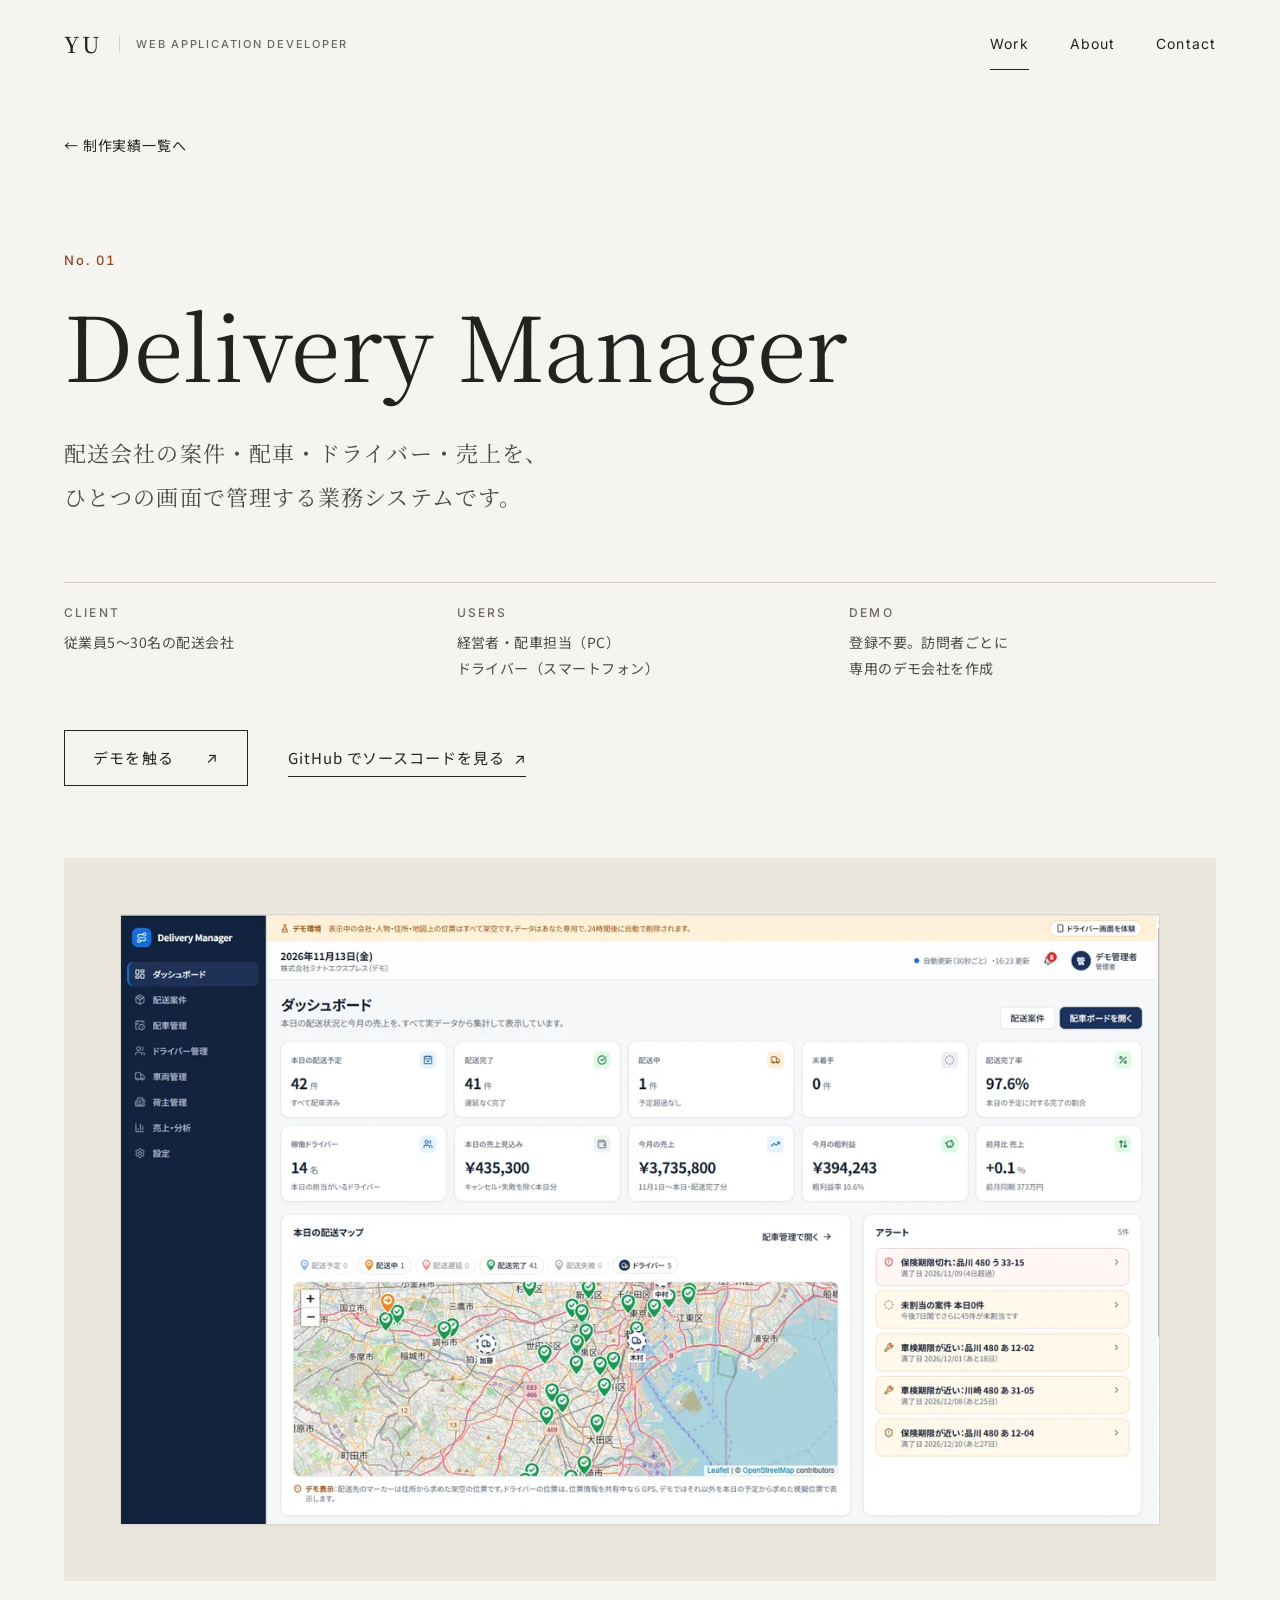
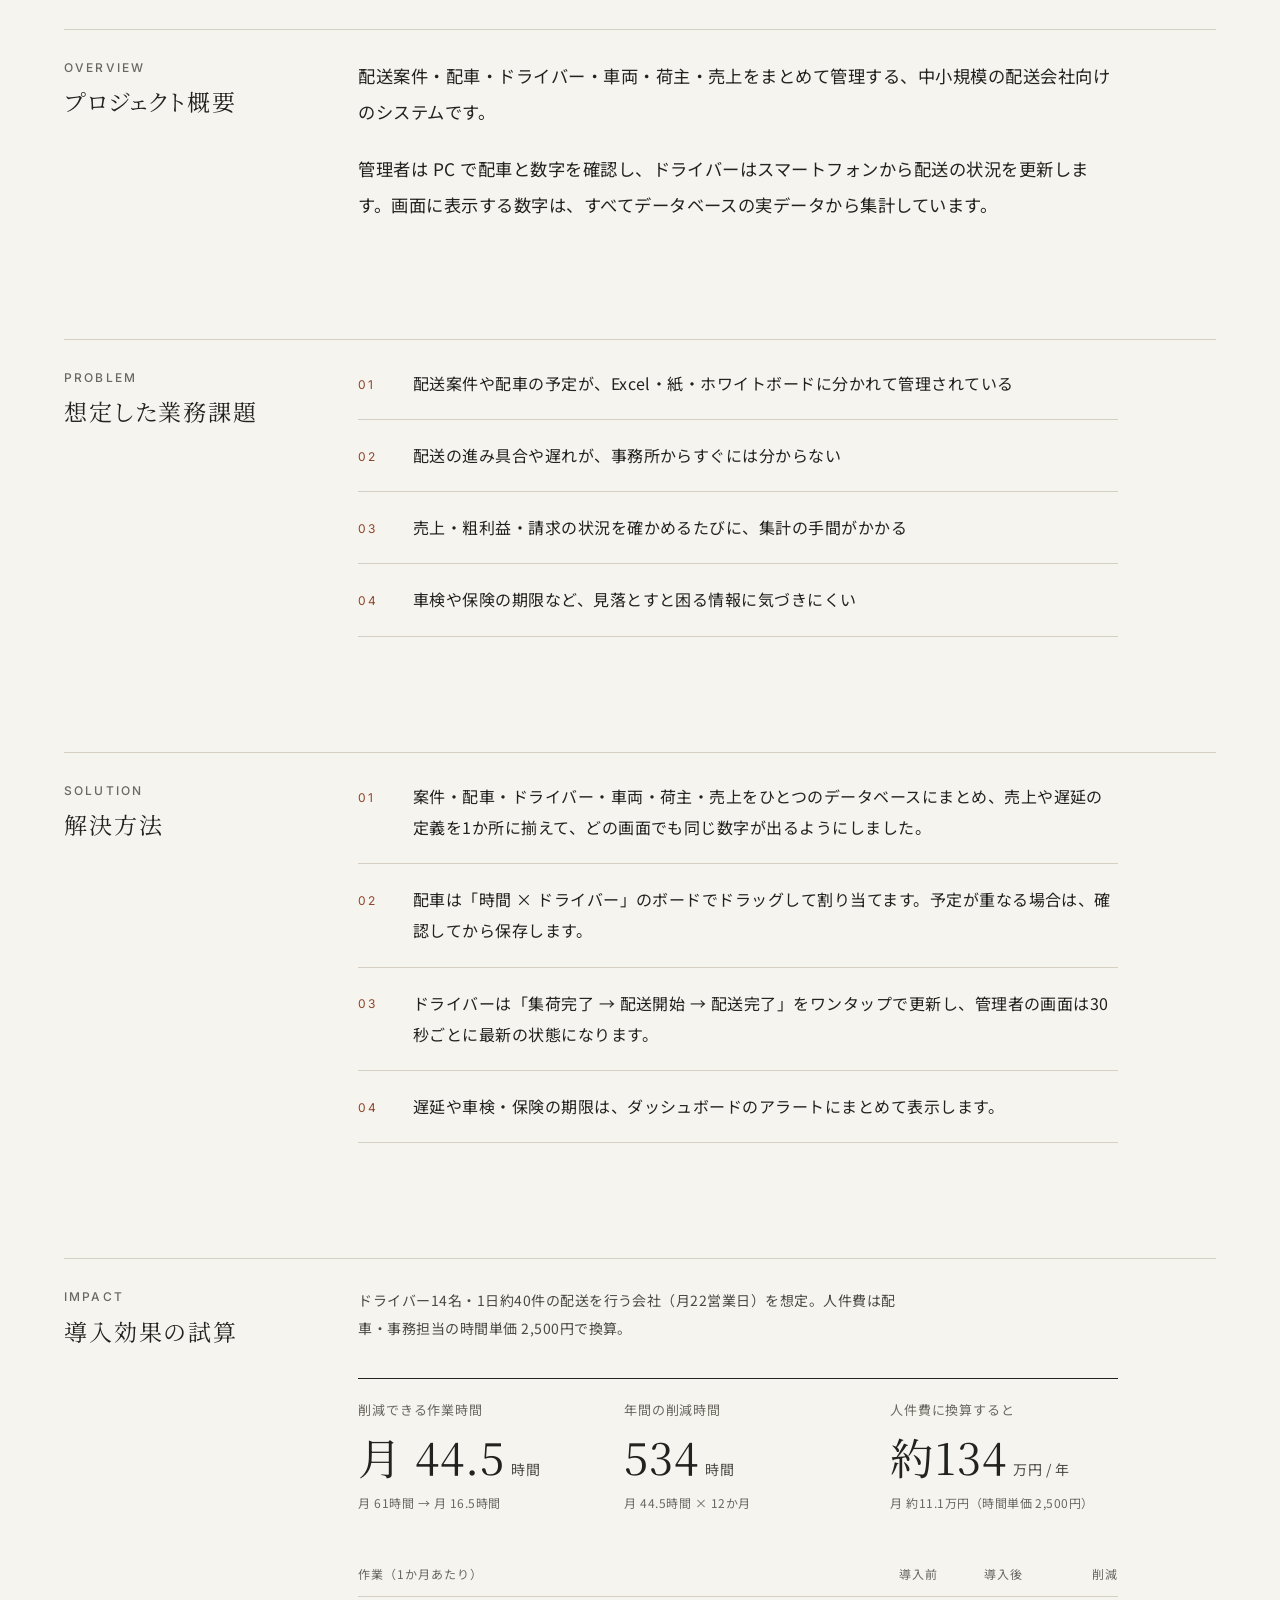
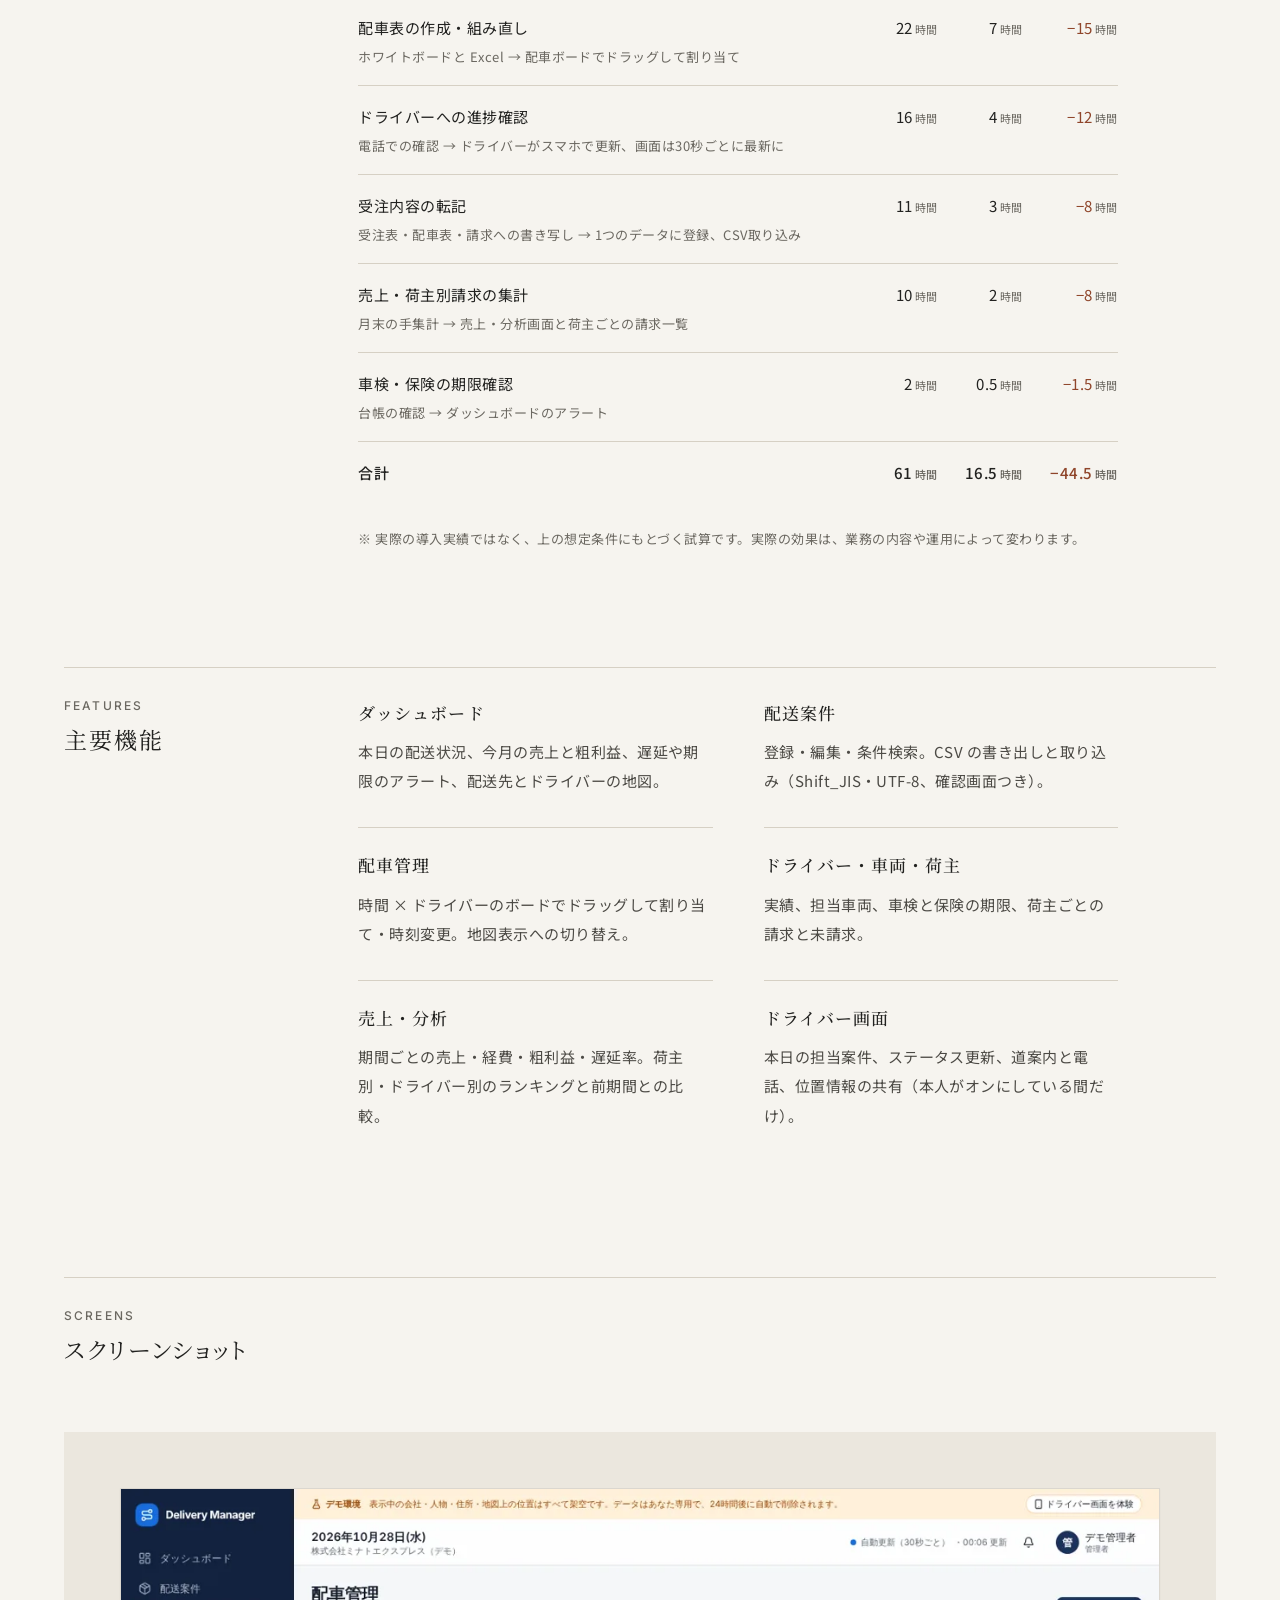
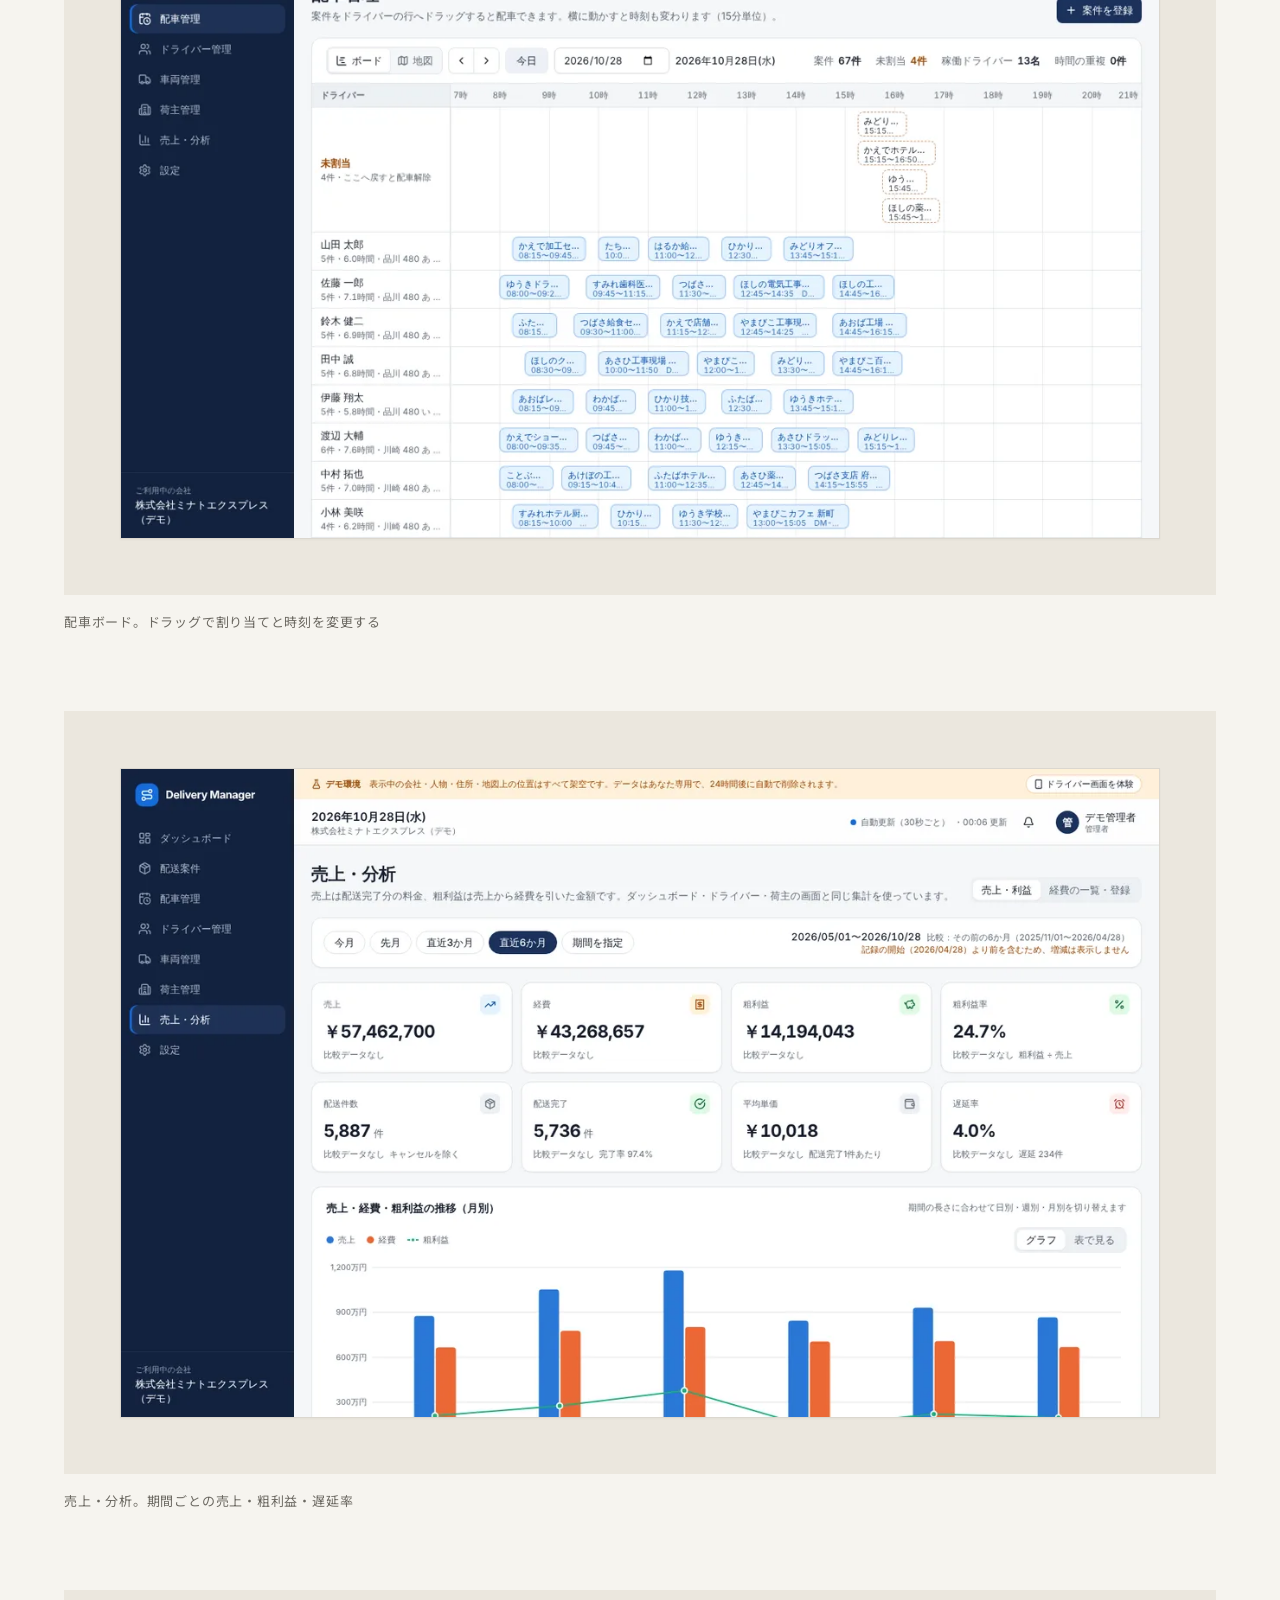
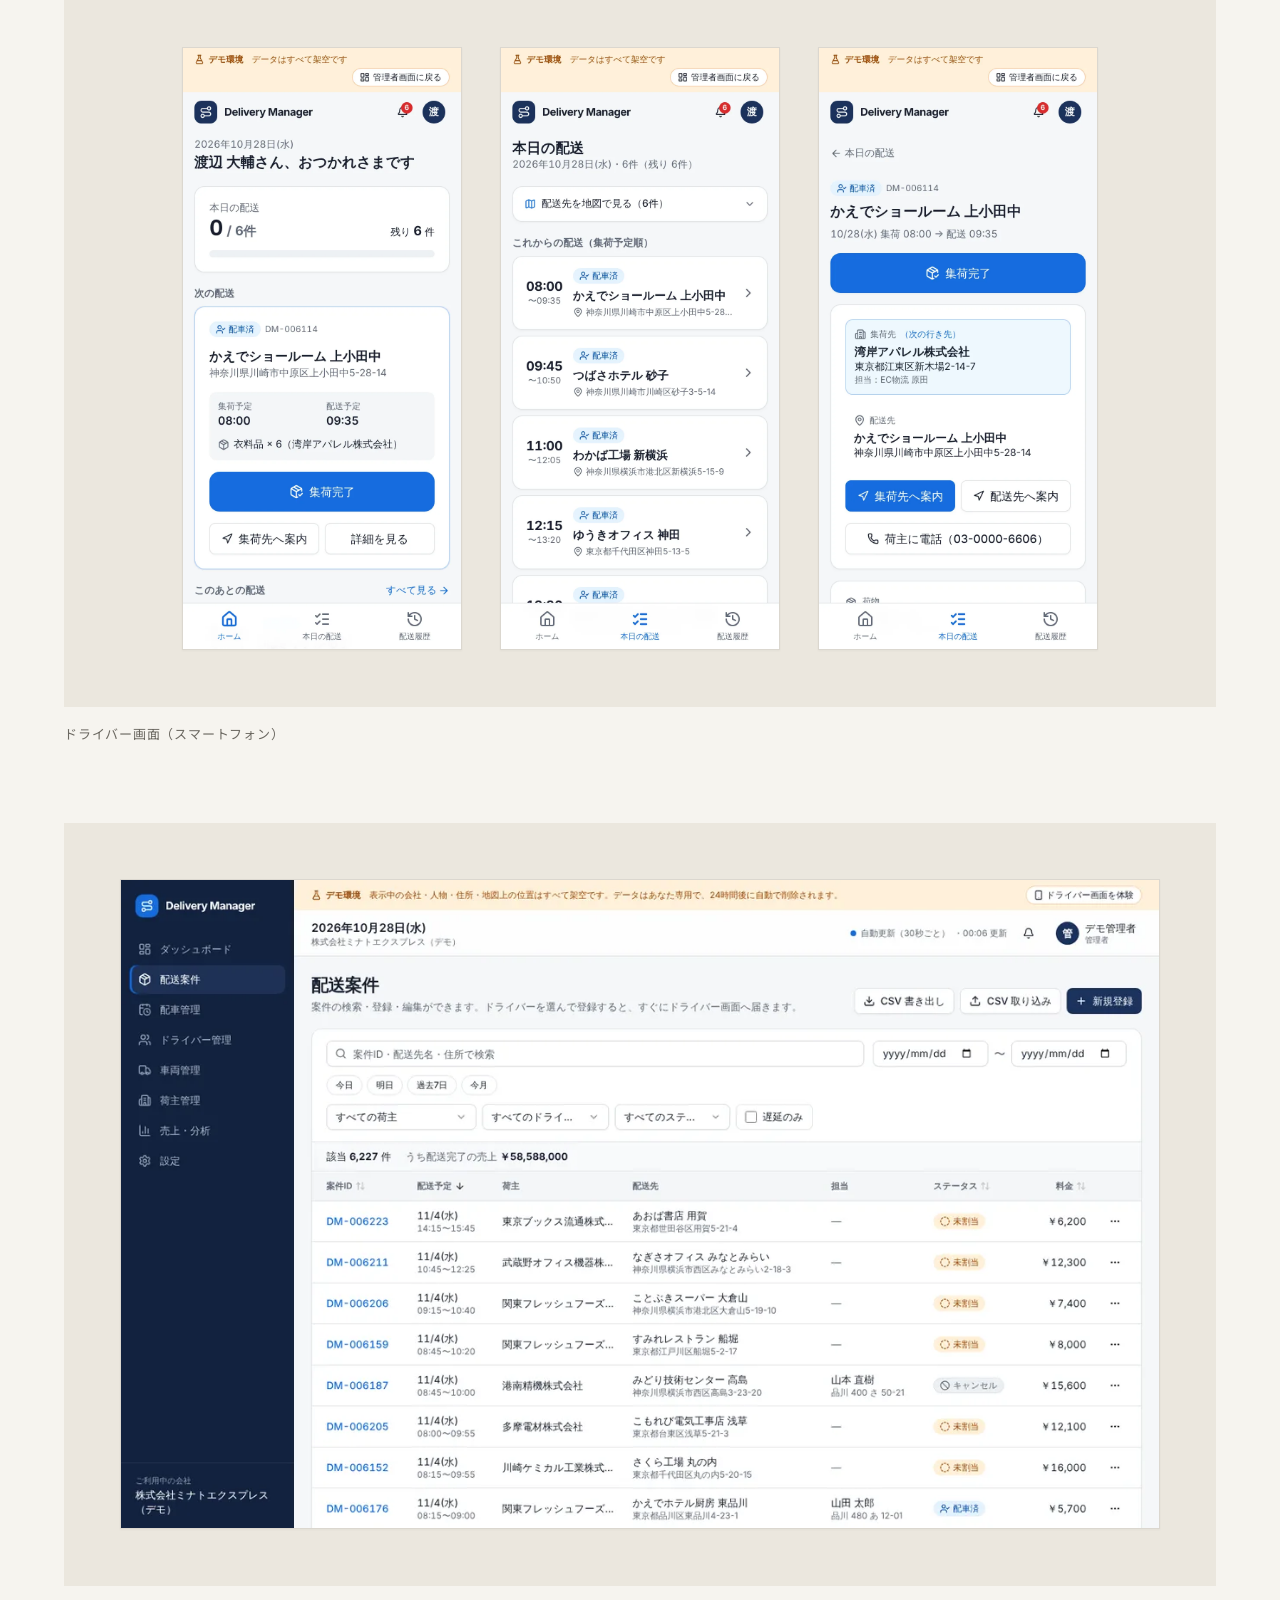
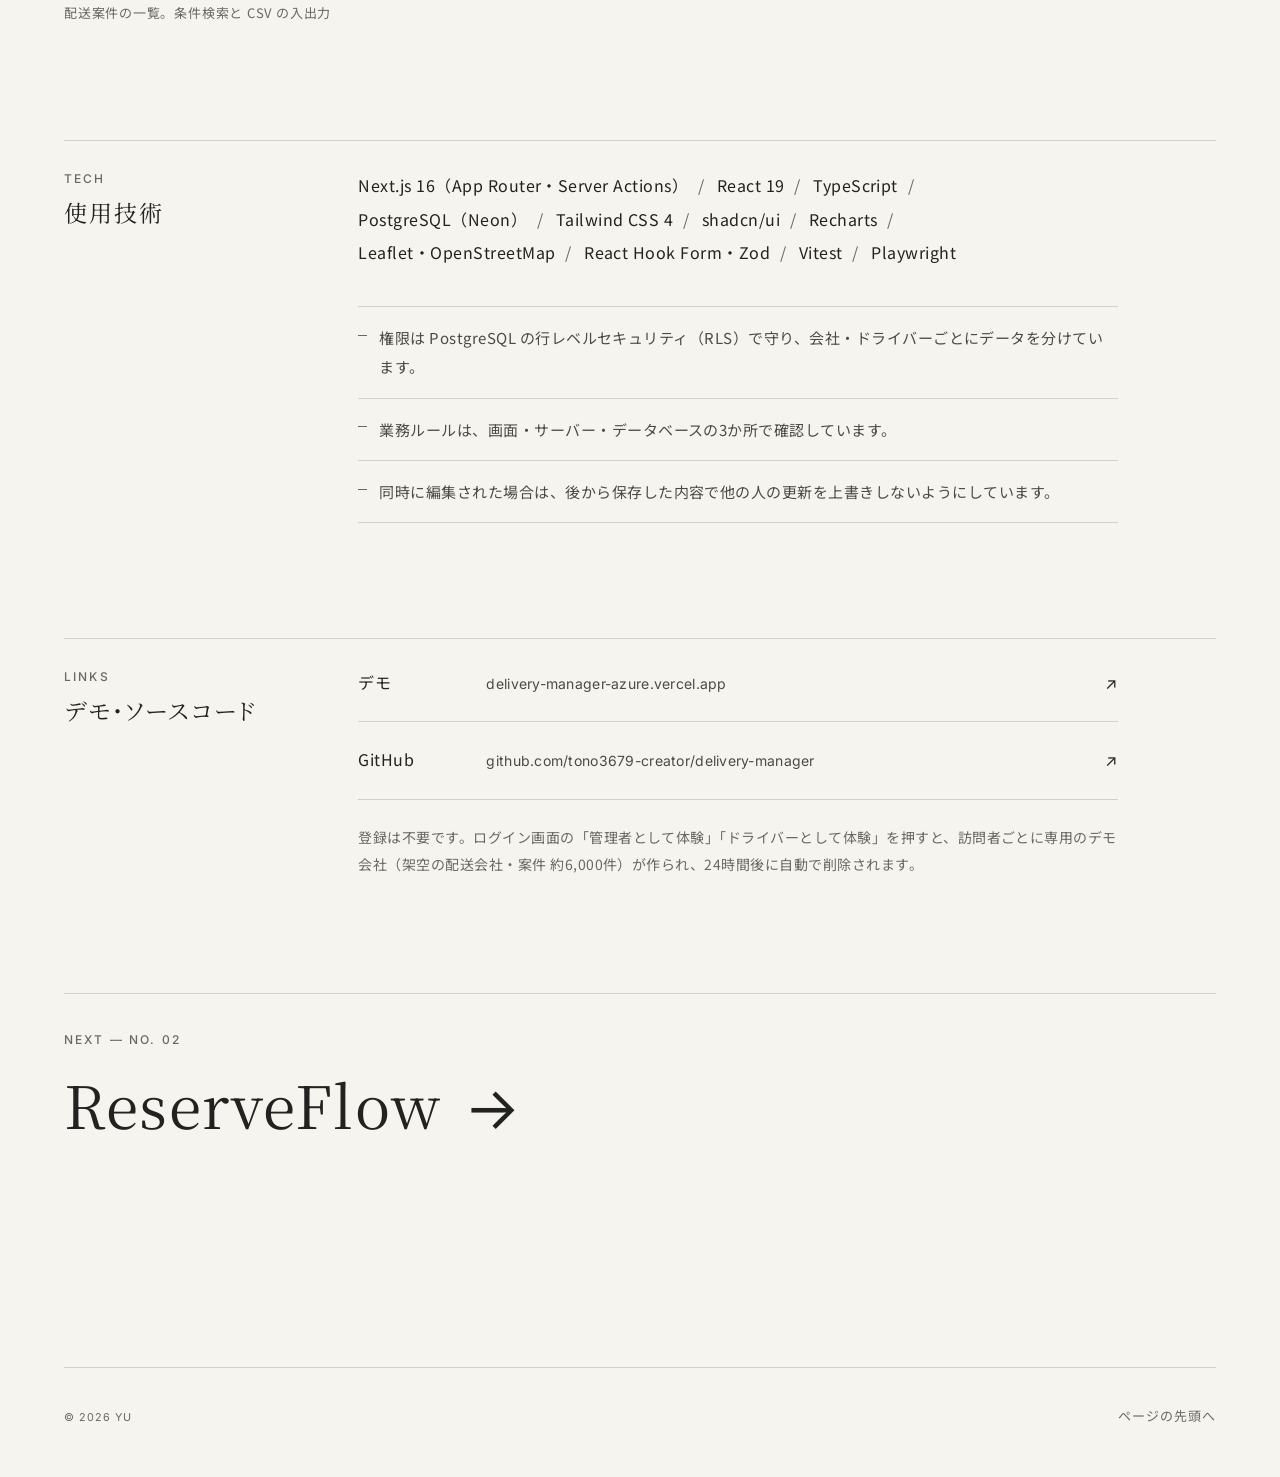
==== commit 1d67ae45: "ロゴを「YU | Web Application Developer」に変更し、タイトル・フッターの表記を揃える Co-Authored-By: Claude Opus 5.5 <noreply@an" ====
--- a/works/delivery-manager/index.html
+++ b/works/delivery-manager/index.html
@@ -3,13 +3,13 @@
 <head>
 <meta charset="utf-8">
 <meta name="viewport" content="width=device-width, initial-scale=1">
-<title>Delivery Manager | YU.</title>
+<title>Delivery Manager | YU Portfolio</title>
 <meta name="description" content="従業員5〜30名の配送会社向けの業務管理システム。配送案件・配車・ドライバー・車両・荷主・売上を一元管理します。">
 <link rel="canonical" href="https://tono3679-creator.github.io/works/delivery-manager/">
 <meta name="theme-color" content="#f6f4ef">
 <meta property="og:type" content="article">
-<meta property="og:site_name" content="YU. Portfolio">
-<meta property="og:title" content="Delivery Manager | YU.">
+<meta property="og:site_name" content="YU Portfolio">
+<meta property="og:title" content="Delivery Manager | YU Portfolio">
 <meta property="og:description" content="従業員5〜30名の配送会社向けの業務管理システム。配送案件・配車・ドライバー・車両・荷主・売上を一元管理します。">
 <meta property="og:url" content="https://tono3679-creator.github.io/works/delivery-manager/">
 <meta property="og:image" content="https://tono3679-creator.github.io/images/og.jpg">
@@ -25,7 +25,7 @@
 <a class="skip-link" href="#main">本文へ移動</a>
 <header class="site-header">
   <div class="container">
-    <a class="logo" href="../../" aria-label="YU. トップページ">YU.</a>
+    <a class="logo" href="../../" aria-label="YU（Web Application Developer）トップページ"><span class="logo-name">YU</span><span class="logo-role" aria-hidden="true">Web Application Developer</span></a>
     <nav class="nav" aria-label="メイン">
       <ul>
         <li><a class="u" href="../../#work" aria-current="page">Work</a></li>
@@ -230,7 +230,7 @@
 <footer class="site-footer">
   <div class="container">
     <div class="footer-inner">
-      <p><small>&copy; 2026 YU.</small></p>
+      <p><small>&copy; 2026 YU</small></p>
       <a class="u" href="#top">ページの先頭へ</a>
     </div>
   </div>
--- a/assets/css/style.css
+++ b/assets/css/style.css
@@ -194,13 +194,29 @@
 }
 
 .logo {
-  font-family: var(--serif);
-  font-size: 24px;
-  font-weight: 500;
-  letter-spacing: .06em;
+  display: inline-flex;
+  align-items: center;
+  gap: 16px;
+  padding: 12px 0;
   line-height: 1;
   text-decoration: none;
-  padding: 12px 0;
+}
+.logo-name {
+  font-family: var(--serif);
+  font-size: 22px;
+  font-weight: 500;
+  letter-spacing: .14em;
+}
+.logo-role {
+  padding-left: 16px;
+  border-left: 1px solid var(--rule);
+  font-family: var(--latin);
+  font-size: 11px;
+  font-weight: 500;
+  letter-spacing: .16em;
+  text-transform: uppercase;
+  color: var(--ink-3);
+  line-height: 18px;
 }
 
 .nav ul {
@@ -758,7 +774,8 @@
   body { font-size: 15px; line-height: 1.9; }
 
   .site-header .container { min-height: 72px; }
-  .logo { font-size: 22px; }
+  .logo-name { font-size: 20px; }
+  .logo-role { display: none; }
   .nav ul { gap: 18px; }
   .nav a { font-size: 13px; }
 
